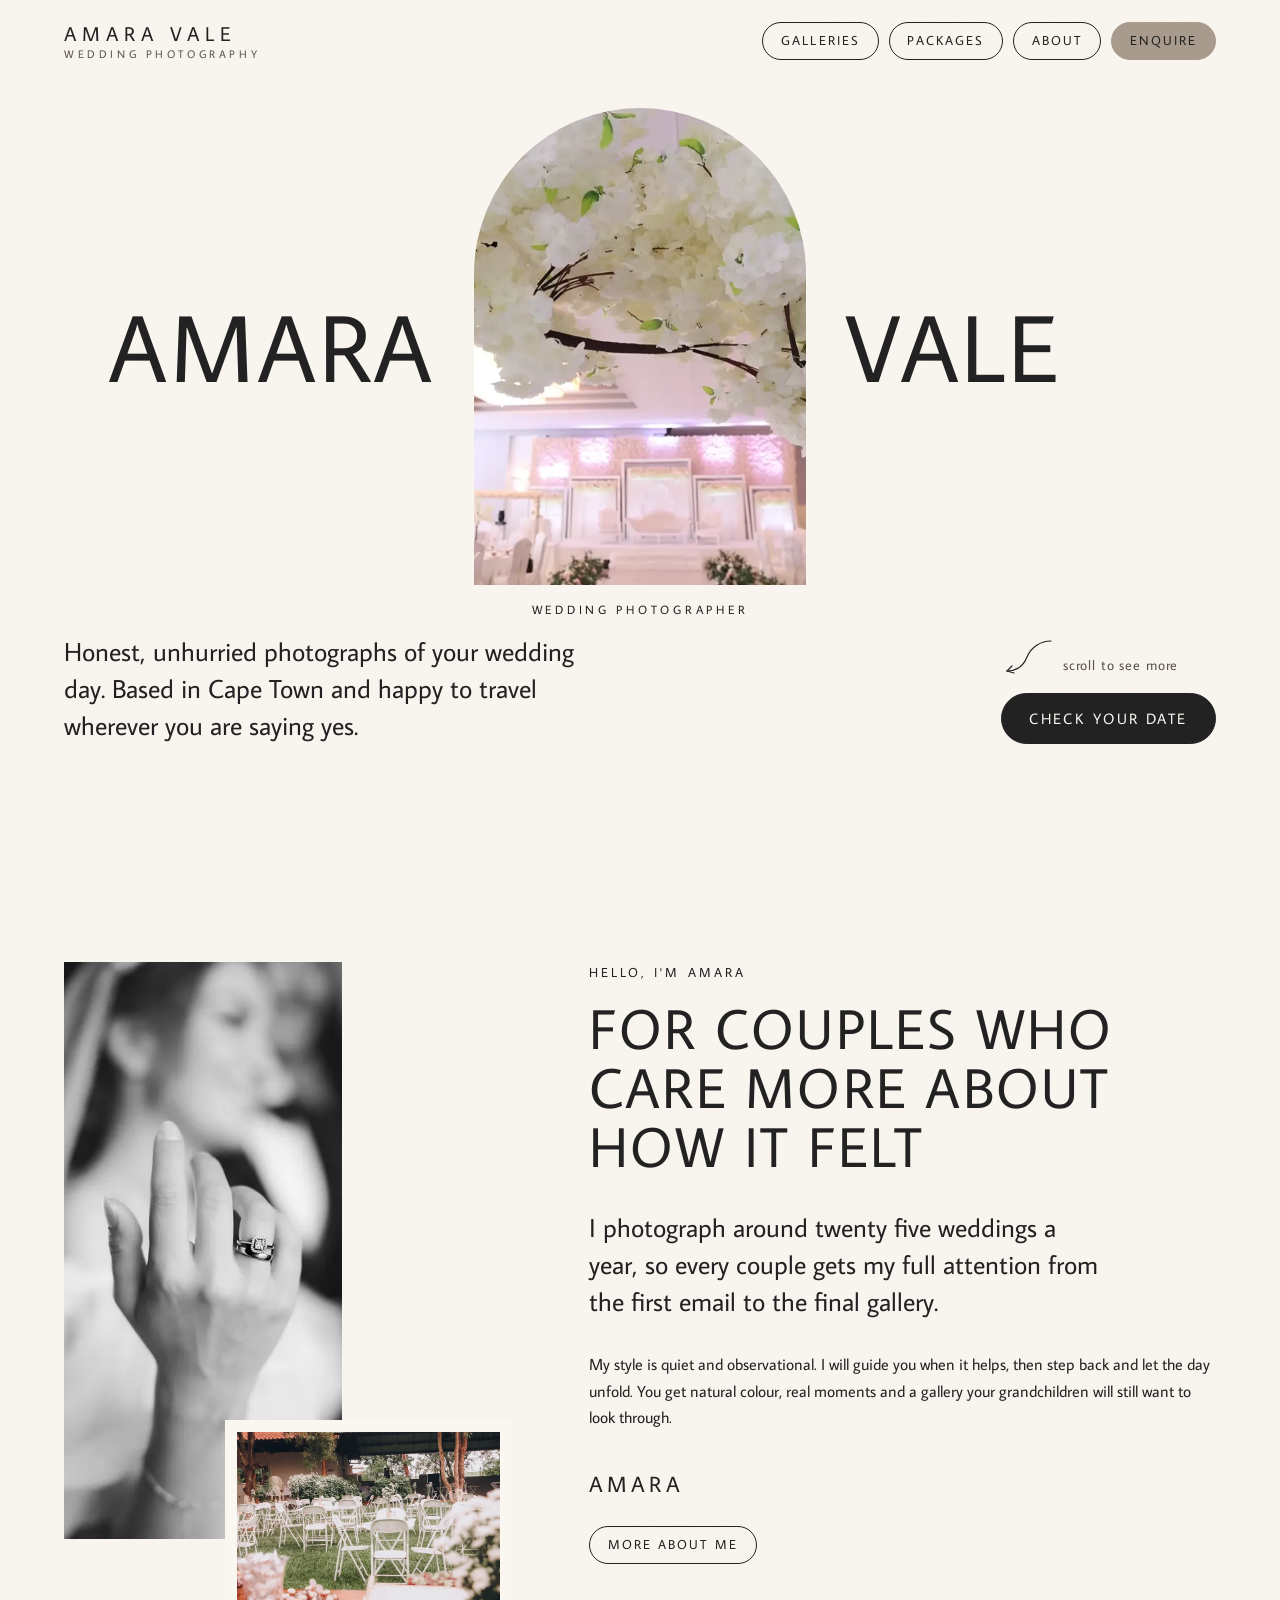
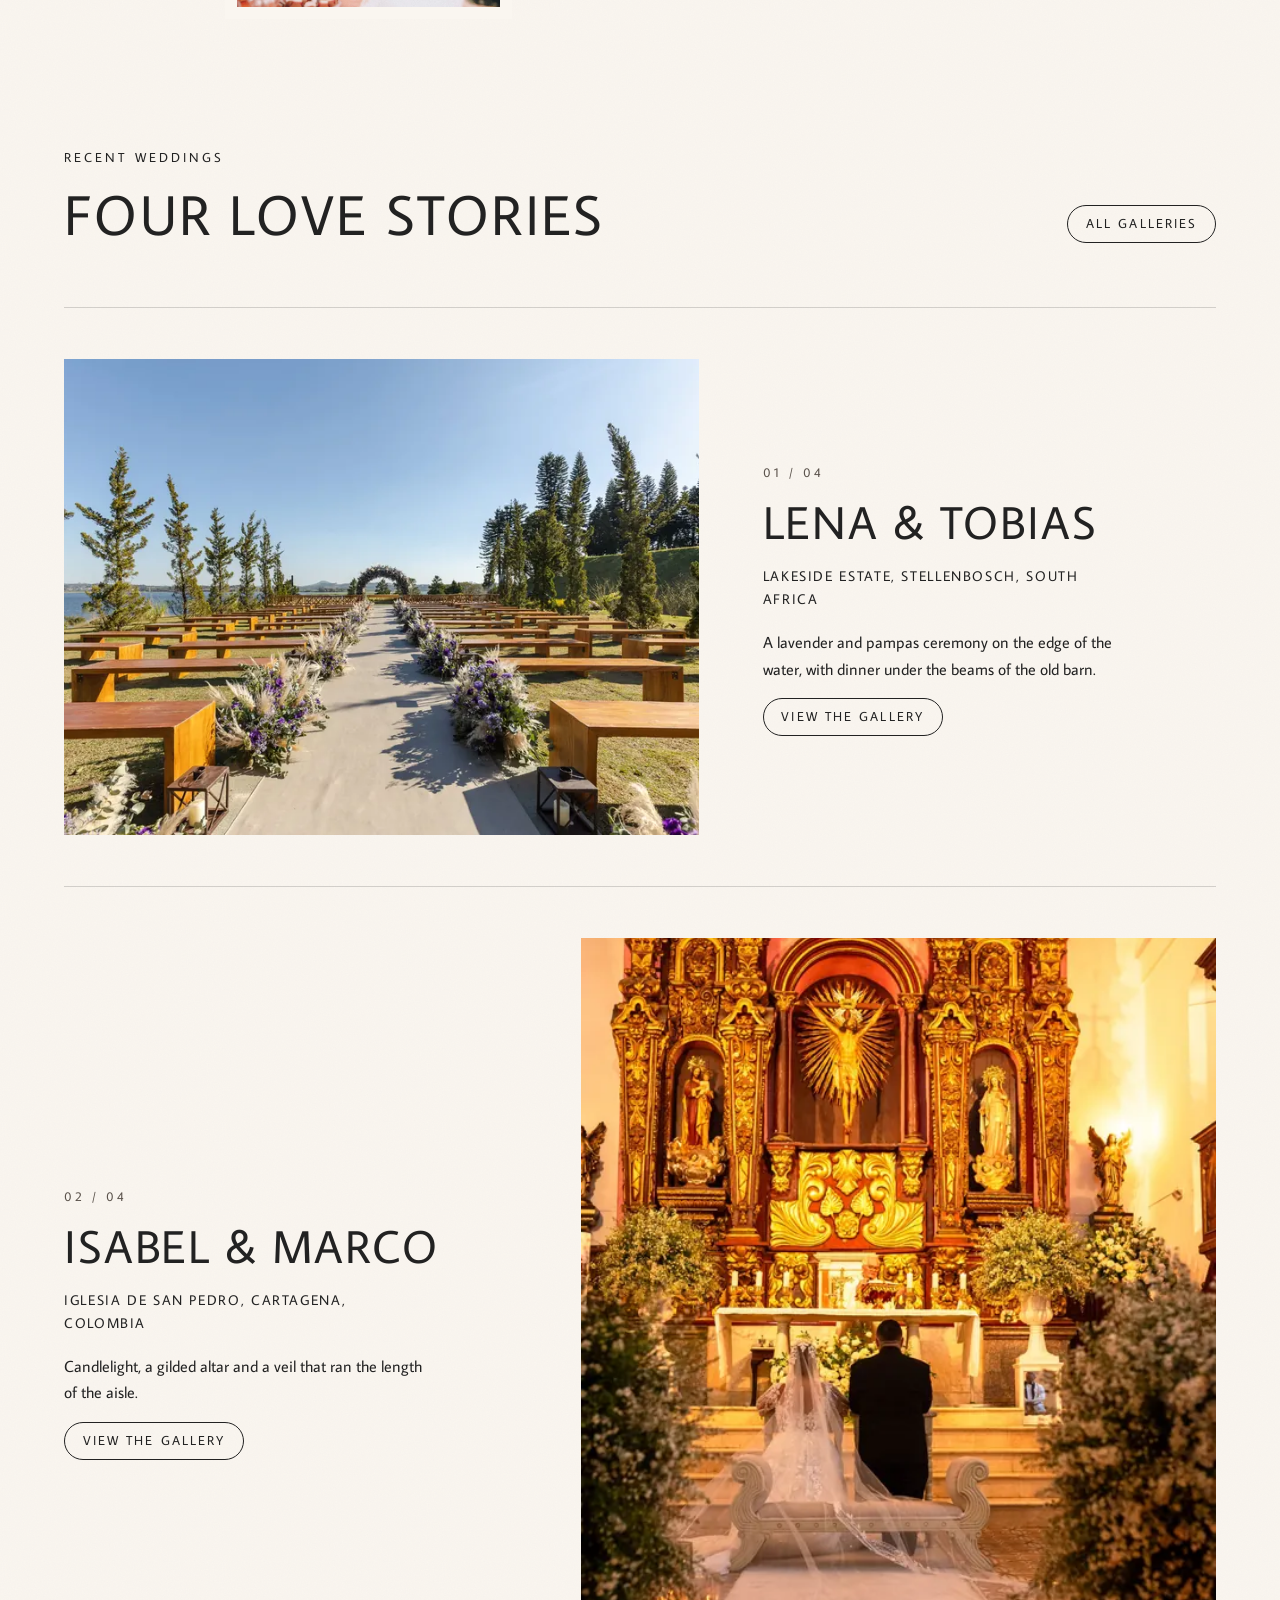
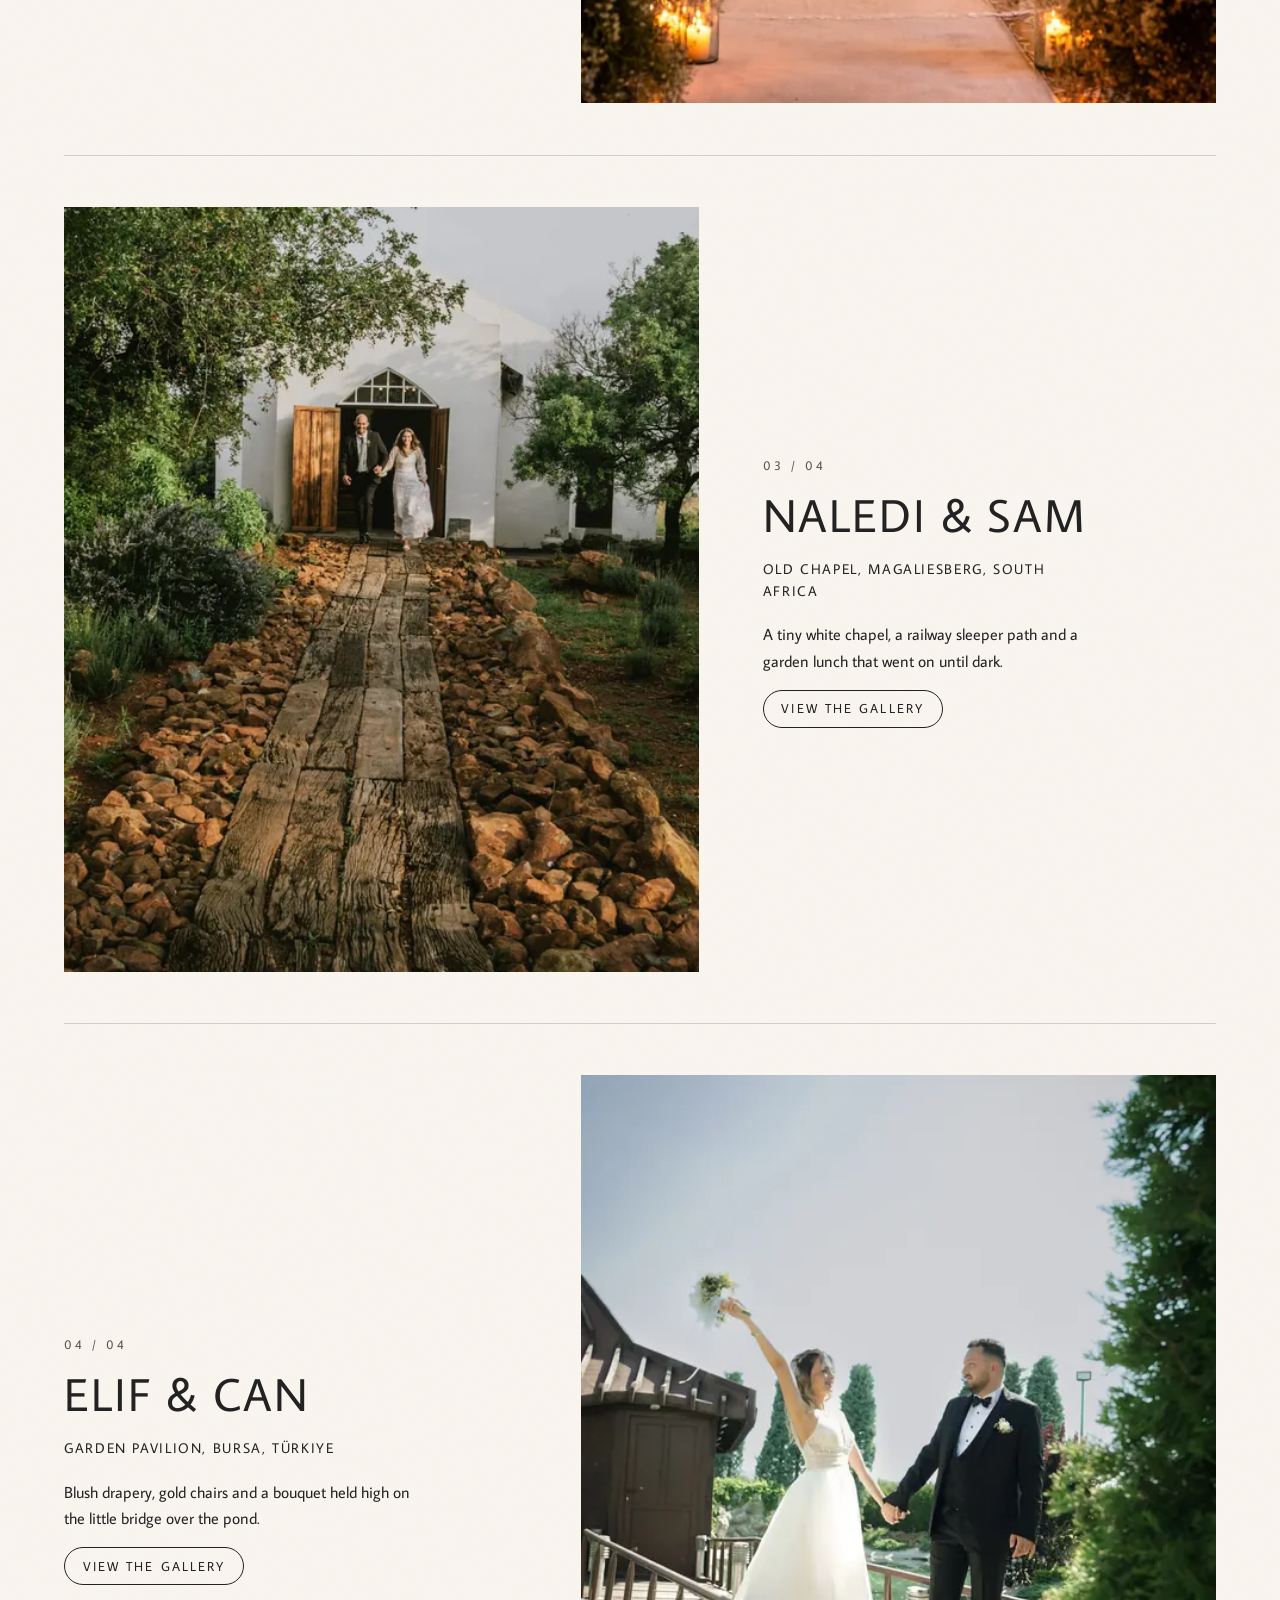
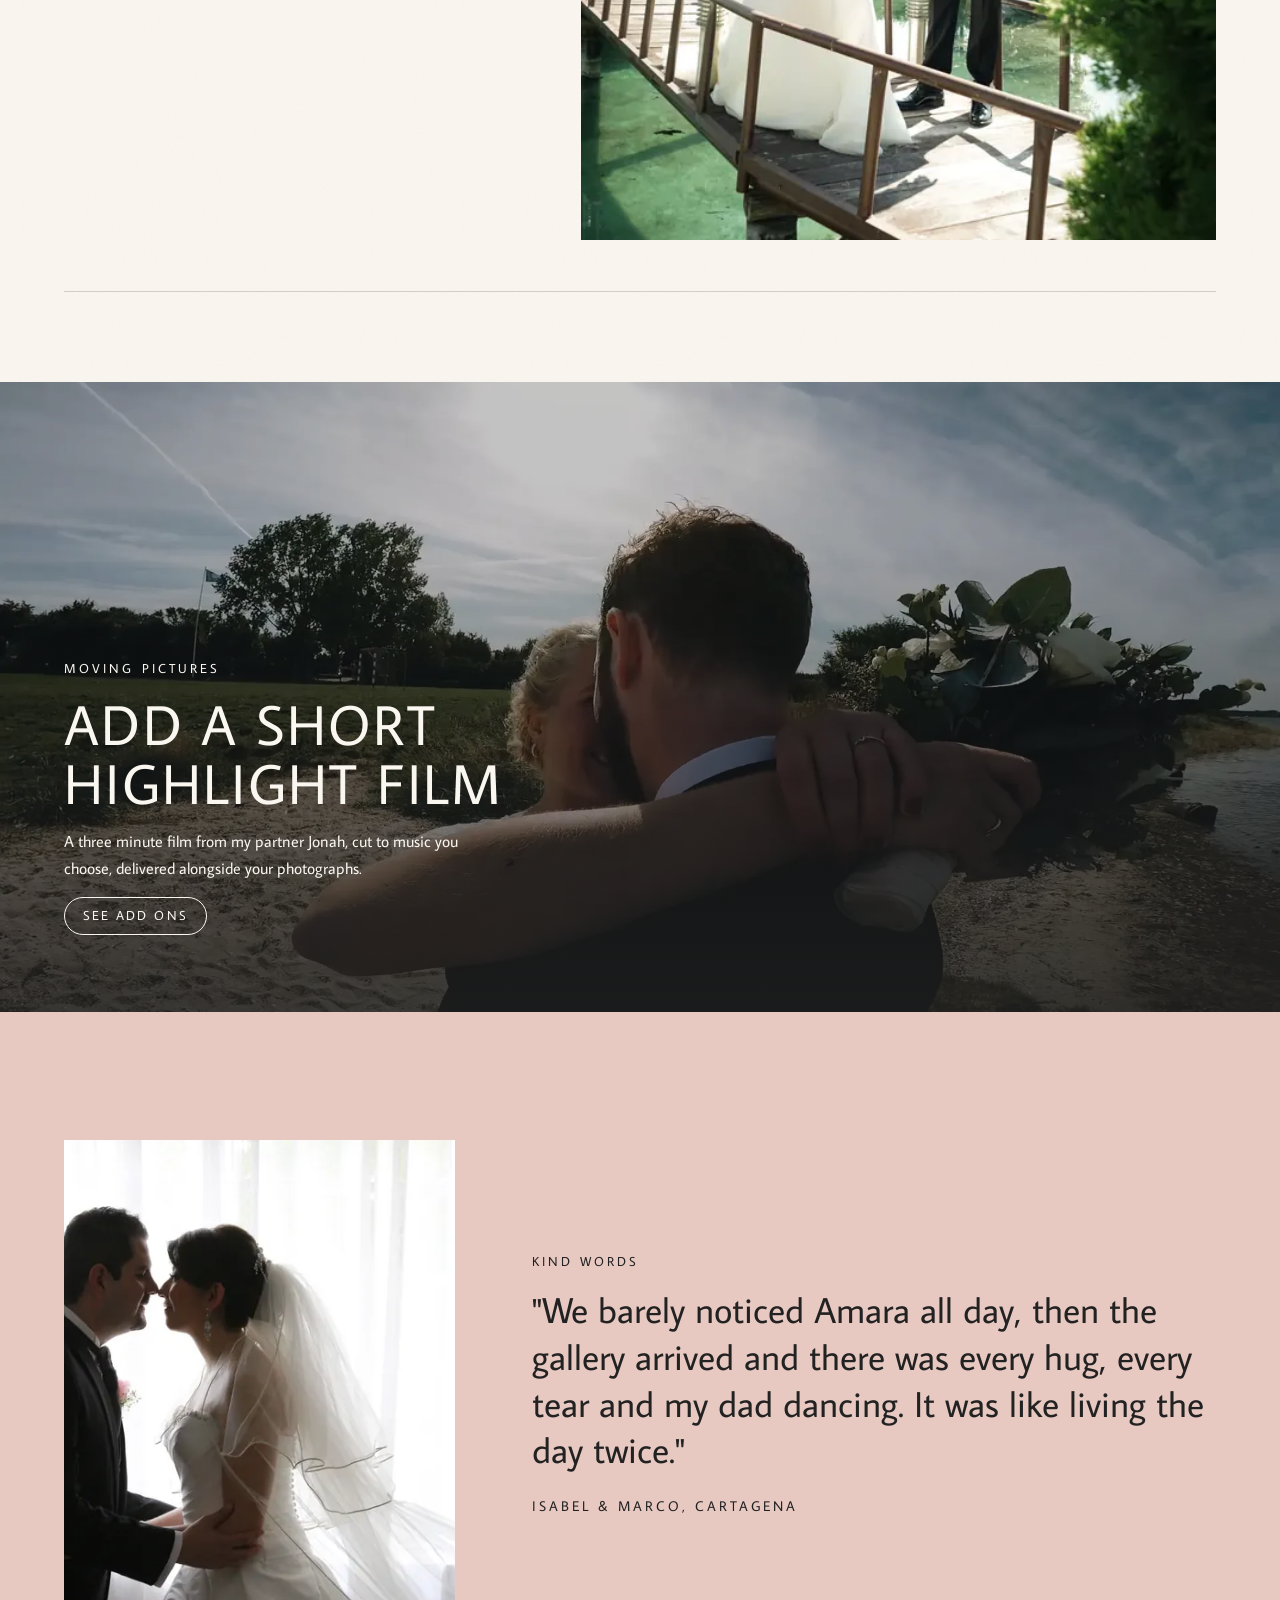
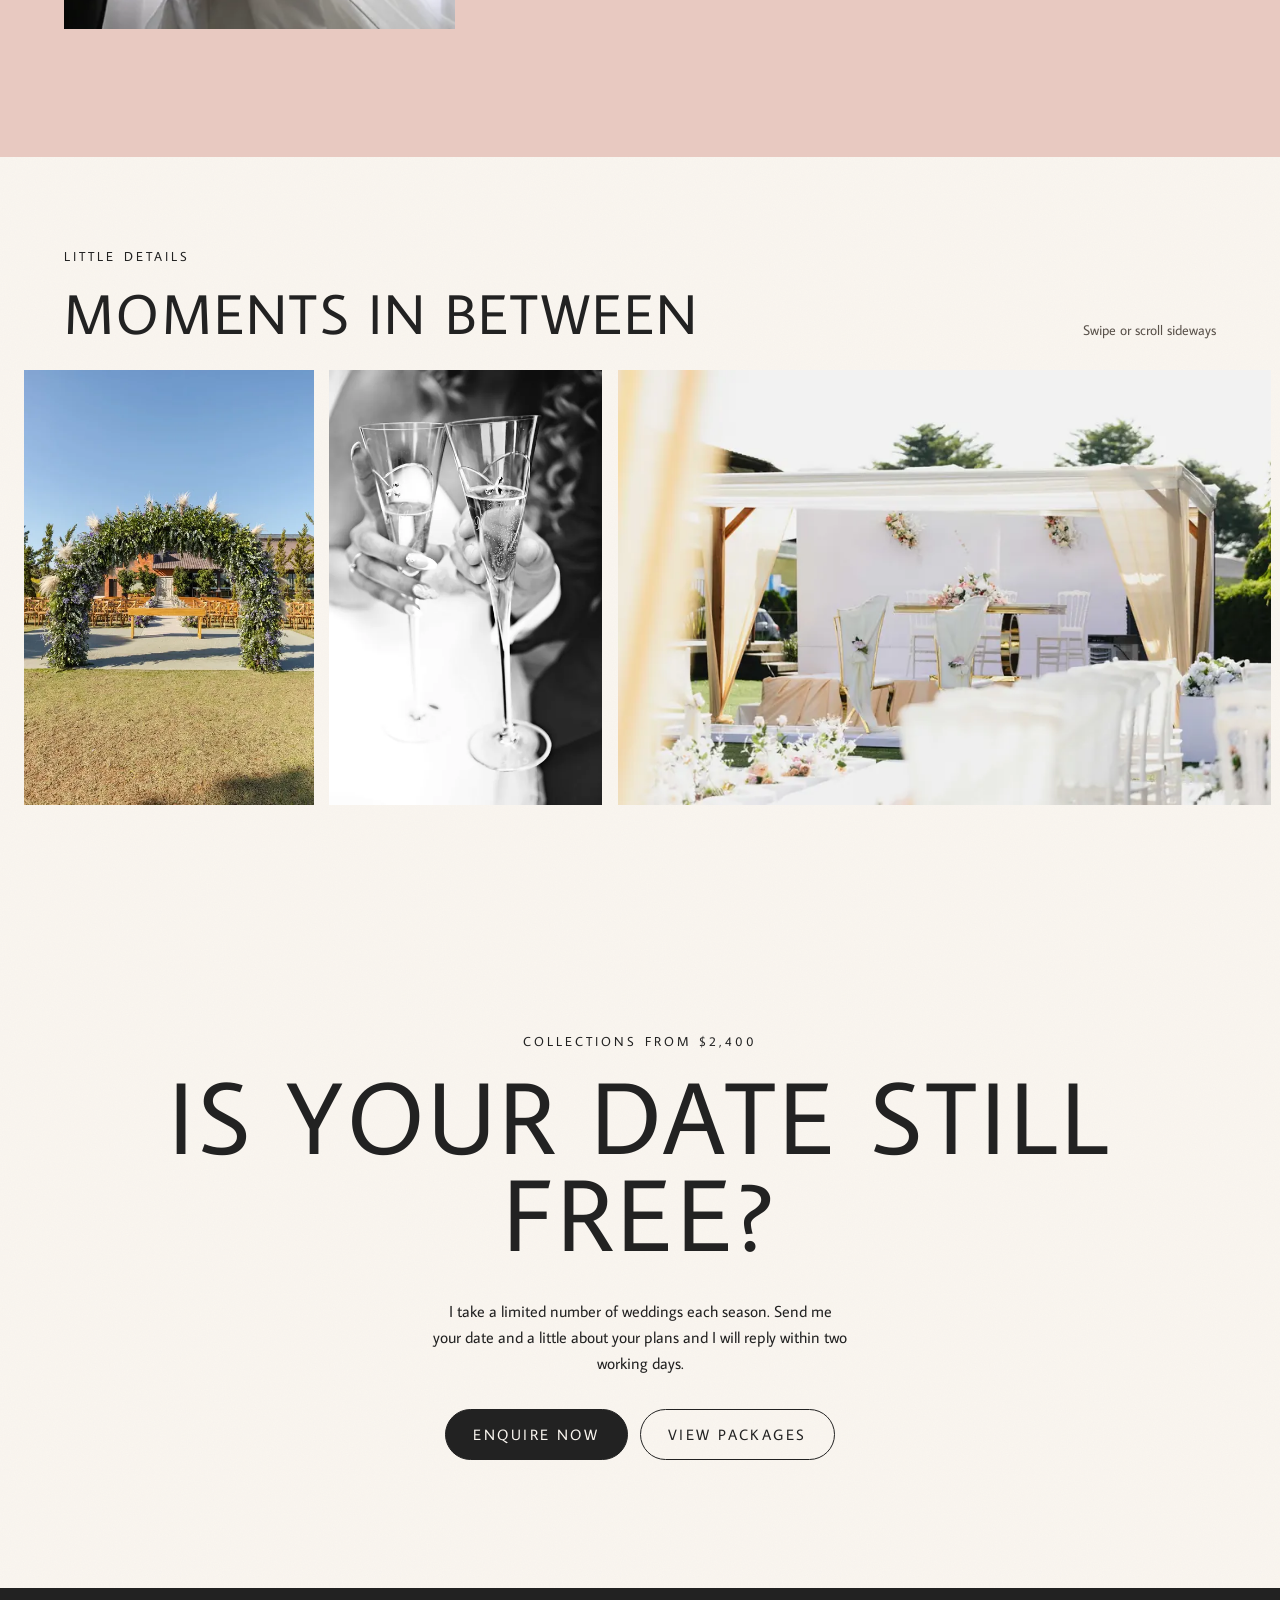
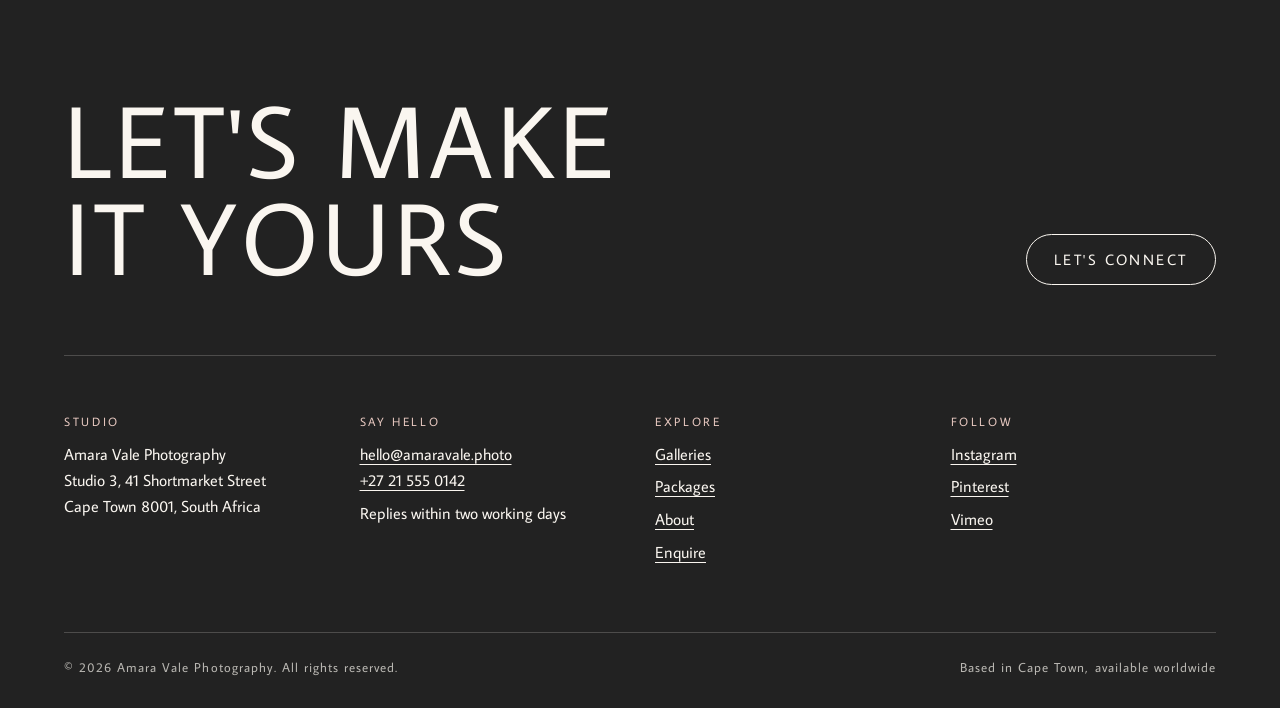
==== index.html @ 8f1b3585 "Add files via upload" ====
<!DOCTYPE html>
<html lang="en">
<head>
<meta charset="utf-8">
<meta name="viewport" content="width=device-width, initial-scale=1, viewport-fit=cover">
<title>Amara Vale | Wedding Photographer in Cape Town and Worldwide</title>
<meta name="description" content="Amara Vale is a natural, documentary style wedding photographer based in Cape Town, available worldwide.">
<meta name="theme-color" content="#FAF6F0">
<link rel="preconnect" href="https://fonts.googleapis.com">
<link rel="preconnect" href="https://fonts.gstatic.com" crossorigin>
<link href="https://fonts.googleapis.com/css2?family=Average+Sans&display=swap" rel="stylesheet">
<link rel="stylesheet" href="assets/css/style.css">
</head>
<body>
<a class="skip" href="#main">Skip to content</a>
<header class="site-header">
  <div class="wrap">
    <a class="brand" href="index.html" aria-label="Amara Vale Photography, home"><b>Amara Vale</b><small>Wedding Photography</small></a>
    <nav class="nav" aria-label="Main"><a class="pill" href="galleries.html">Galleries</a><a class="pill" href="packages.html">Packages</a><a class="pill" href="about.html">About</a><a class="pill pill--fill" href="enquire.html">Enquire</a></nav>
    <button class="pill menu-btn" type="button" aria-expanded="false" aria-controls="mobile-nav">Menu</button>
  </div>
</header>
<div class="mobile-nav" id="mobile-nav" aria-label="Menu">
  <div class="mn-top"><a class="brand" href="index.html"><b>Amara Vale</b><small>Wedding Photography</small></a><button class="pill mn-close" type="button">Close</button></div>
  <ul><li><a href="index.html" aria-current="page">Home</a></li><li><a href="galleries.html">Galleries</a></li><li><a href="packages.html">Packages</a></li><li><a href="about.html">About</a></li><li><a href="enquire.html">Enquire</a></li></ul>
  <div class="mn-foot"><p>hello@amaravale.photo<br>+27 21 555 0142</p></div>
</div>
<main id="main">

<section class="hero" aria-label="Introduction">
  <div class="wrap">
    <div class="hero-stage">
      <h1 class="sr-only">Amara Vale, wedding photographer</h1>
      <p class="hero-word hero-word--l" aria-hidden="true">Amara</p>
      <div class="hero-frame">
        <video data-autoplay autoplay muted loop playsinline preload="auto" poster="assets/video/hero_poster.webp" aria-label="Blossom covered ballroom set for a wedding reception">
          <source src="assets/video/hero-sm.mp4" type="video/mp4" media="(max-width: 760px)">
    <source src="assets/video/hero.mp4" type="video/mp4">
        </video>
      </div>
      <p class="hero-word hero-word--r" aria-hidden="true">Vale</p>
      <span class="hero-sub">Wedding photographer</span>
    </div>
    <div class="hero-meta">
      <p class="lead">Honest, unhurried photographs of your wedding day. Based in Cape Town and happy to travel wherever you are saying yes.</p>
      <div style="display:flex;flex-direction:column;align-items:flex-start;gap:16px">
        <span class="hero-note"><svg viewBox="0 0 54 40" fill="none" stroke="#222" stroke-width="1.2" stroke-linecap="round" aria-hidden="true"><path d="M50 4C40 4 30 10 26 20s-12 14-20 14"/><path d="M11 29l-5 5 7 2"/></svg>scroll to see more</span>
        <a class="pill pill--dark pill--lg" href="enquire.html">Check your date</a>
      </div>
    </div>
  </div>
</section>

<section class="section" aria-labelledby="intro-title">
  <div class="wrap intro">
    <div class="intro-photos">
      <img src="assets/img/ring-bw-1600.webp" srcset="assets/img/ring-bw-800.webp 800w, assets/img/ring-bw-1600.webp 1600w, assets/img/ring-bw-2400.webp 2400w" sizes="(max-width:900px) 62vw, 26vw" width="770" height="1600" alt="Black and white close up of a bride showing her rings" class="a" loading="lazy" decoding="async">
      <img src="assets/img/garden-reception-1600.webp" srcset="assets/img/garden-reception-800.webp 800w, assets/img/garden-reception-1600.webp 1600w, assets/img/garden-reception-2400.webp 2400w" sizes="(max-width:900px) 52vw, 22vw" width="1600" height="1066" alt="Garden reception with white chairs and wildflowers" class="b" loading="lazy" decoding="async">
    </div>
    <div class="intro-text">
      <span class="eyebrow">Hello, I'm Amara</span>
      <h2 id="intro-title" class="h2" style="margin-bottom:.6em">For couples who care more about how it felt</h2>
      <p class="lead">I photograph around twenty five weddings a year, so every couple gets my full attention from the first email to the final gallery.</p>
      <p>My style is quiet and observational. I will guide you when it helps, then step back and let the day unfold. You get natural colour, real moments and a gallery your grandchildren will still want to look through.</p>
      <p class="sig">Amara</p>
      <a class="pill" href="about.html">More about me</a>
    </div>
  </div>
</section>

<section class="section--tight" aria-labelledby="weddings-title" style="padding-top:0">
  <div class="wrap">
    <div class="weddings-head">
      <div><span class="eyebrow">Recent weddings</span><h2 id="weddings-title" class="h2">Four love stories</h2></div>
      <a class="pill" href="galleries.html">All galleries</a>
    </div>
    <div>
      <article class="wedding-row">
        <a class="wedding-media" href="gallery-lena-tobias.html"><img src="assets/img/lakeside-aisle-1600.webp" srcset="assets/img/lakeside-aisle-800.webp 800w, assets/img/lakeside-aisle-1600.webp 1600w, assets/img/lakeside-aisle-2400.webp 2400w" sizes="(max-width:900px) 100vw, 58vw" width="1600" height="1066" alt="Wooden benches lining a lavender aisle beside a lake" loading="lazy" decoding="async"></a>
        <div class="wedding-info">
          <span class="num">01 / 04</span>
          <h3>Lena &amp; Tobias</h3>
          <p class="where">Lakeside Estate, Stellenbosch, South Africa</p>
          <p>A lavender and pampas ceremony on the edge of the water, with dinner under the beams of the old barn.</p>
          <a class="pill" href="gallery-lena-tobias.html">View the gallery</a>
        </div>
      </article>
      <article class="wedding-row">
        <a class="wedding-media portrait" href="gallery-isabel-marco.html"><img src="assets/img/church-altar-1600.webp" srcset="assets/img/church-altar-800.webp 800w, assets/img/church-altar-1600.webp 1600w, assets/img/church-altar-2400.webp 2400w" sizes="(max-width:900px) 100vw, 58vw" width="1068" height="1600" alt="Bride and groom kneeling at a gilded church altar" loading="lazy" decoding="async"></a>
        <div class="wedding-info">
          <span class="num">02 / 04</span>
          <h3>Isabel &amp; Marco</h3>
          <p class="where">Iglesia de San Pedro, Cartagena, Colombia</p>
          <p>Candlelight, a gilded altar and a veil that ran the length of the aisle.</p>
          <a class="pill" href="gallery-isabel-marco.html">View the gallery</a>
        </div>
      </article>
      <article class="wedding-row">
        <a class="wedding-media portrait" href="gallery-naledi-sam.html"><img src="assets/img/chapel-exit-1600.webp" srcset="assets/img/chapel-exit-800.webp 800w, assets/img/chapel-exit-1600.webp 1600w, assets/img/chapel-exit-2400.webp 2400w" sizes="(max-width:900px) 100vw, 58vw" width="1066" height="1600" alt="Newlyweds walking out of a small white chapel onto a wooden path" loading="lazy" decoding="async"></a>
        <div class="wedding-info">
          <span class="num">03 / 04</span>
          <h3>Naledi &amp; Sam</h3>
          <p class="where">Old Chapel, Magaliesberg, South Africa</p>
          <p>A tiny white chapel, a railway sleeper path and a garden lunch that went on until dark.</p>
          <a class="pill" href="gallery-naledi-sam.html">View the gallery</a>
        </div>
      </article>
      <article class="wedding-row">
        <a class="wedding-media portrait" href="gallery-elif-can.html"><img src="assets/img/bridge-couple-1600.webp" srcset="assets/img/bridge-couple-800.webp 800w, assets/img/bridge-couple-1600.webp 1600w, assets/img/bridge-couple-2400.webp 2400w" sizes="(max-width:900px) 100vw, 58vw" width="1066" height="1600" alt="Bride raising her bouquet on a wooden bridge beside the groom" loading="lazy" decoding="async"></a>
        <div class="wedding-info">
          <span class="num">04 / 04</span>
          <h3>Elif &amp; Can</h3>
          <p class="where">Garden Pavilion, Bursa, T&uuml;rkiye</p>
          <p>Blush drapery, gold chairs and a bouquet held high on the little bridge over the pond.</p>
          <a class="pill" href="gallery-elif-can.html">View the gallery</a>
        </div>
      </article>
    </div>
  </div>
</section>

<section class="film" aria-labelledby="film-title">
  <video data-autoplay autoplay muted loop playsinline preload="metadata" poster="assets/video/film-1_poster.webp" aria-hidden="true">
    <source src="assets/video/film-1-sm.mp4" type="video/mp4" media="(max-width: 760px)">
    <source src="assets/video/film-1.mp4" type="video/mp4">
  </video>
  <div class="wrap">
    <span class="eyebrow">Moving pictures</span>
    <h2 id="film-title" class="h2">Add a short highlight film</h2>
    <p>A three minute film from my partner Jonah, cut to music you choose, delivered alongside your photographs.</p>
    <a class="pill" href="packages.html#addons">See add ons</a>
  </div>
</section>

<section class="section section--blush" aria-label="Kind words">
  <div class="wrap quote">
    <img src="assets/img/window-silhouette-1600.webp" srcset="assets/img/window-silhouette-800.webp 800w, assets/img/window-silhouette-1600.webp 1600w, assets/img/window-silhouette-2400.webp 2400w" sizes="(max-width:900px) 90vw, 34vw" width="1600" height="1066" alt="Bride and groom in silhouette by a bright window" loading="lazy" decoding="async">
    <div>
      <span class="eyebrow">Kind words</span>
      <blockquote>"We barely noticed Amara all day, then the gallery arrived and there was every hug, every tear and my dad dancing. It was like living the day twice."</blockquote>
      <cite>Isabel &amp; Marco, Cartagena</cite>
    </div>
  </div>
</section>

<section class="section--tight" aria-label="More photographs">
  <div class="wrap weddings-head" style="margin-bottom:28px">
    <div><span class="eyebrow">Little details</span><h2 class="h2">Moments in between</h2></div>
    <span class="hint">Swipe or scroll sideways</span>
  </div>
  <div class="strip" tabindex="0" aria-label="Photo strip">
    <img src="assets/img/floral-arch-1600.webp" srcset="assets/img/floral-arch-800.webp 800w, assets/img/floral-arch-1600.webp 1600w, assets/img/floral-arch-2400.webp 2400w" sizes="40vw" width="1066" height="1600" alt="Floral arch with lavender and pampas" loading="lazy" decoding="async">
    <img src="assets/img/champagne-bw-1600.webp" srcset="assets/img/champagne-bw-800.webp 800w, assets/img/champagne-bw-1600.webp 1600w, assets/img/champagne-bw-2400.webp 2400w" sizes="40vw" width="1003" height="1600" alt="Two champagne flutes in black and white" loading="lazy" decoding="async">
    <img src="assets/img/gazebo-table-1600.webp" srcset="assets/img/gazebo-table-800.webp 800w, assets/img/gazebo-table-1600.webp 1600w, assets/img/gazebo-table-2400.webp 2400w" sizes="60vw" width="1600" height="1066" alt="Draped pavilion with a gold sweetheart table" loading="lazy" decoding="async">
    <img src="assets/img/barrel-florals-1600.webp" srcset="assets/img/barrel-florals-800.webp 800w, assets/img/barrel-florals-1600.webp 1600w, assets/img/barrel-florals-2400.webp 2400w" sizes="40vw" width="1066" height="1600" alt="Barrel with red florals and lilac chair sashes" loading="lazy" decoding="async">
    <img src="assets/img/champagne-toast-1600.webp" srcset="assets/img/champagne-toast-800.webp 800w, assets/img/champagne-toast-1600.webp 1600w, assets/img/champagne-toast-2400.webp 2400w" sizes="60vw" width="1600" height="1066" alt="Couple holding champagne glasses" loading="lazy" decoding="async">
    <img src="assets/img/venue-tables-1600.webp" srcset="assets/img/venue-tables-800.webp 800w, assets/img/venue-tables-1600.webp 1600w, assets/img/venue-tables-2400.webp 2400w" sizes="40vw" width="1066" height="1600" alt="Reception tables inside a barn venue" loading="lazy" decoding="async">
  </div>
</section>

<section class="section cta" aria-labelledby="cta-title">
  <div class="wrap">
    <span class="eyebrow">Collections from $2,400</span>
    <h2 id="cta-title" class="display">Is your date still free?</h2>
    <p>I take a limited number of weddings each season. Send me your date and a little about your plans and I will reply within two working days.</p>
    <div style="display:flex;gap:12px;justify-content:center;flex-wrap:wrap"><a class="pill pill--dark pill--lg" href="enquire.html">Enquire now</a><a class="pill pill--lg" href="packages.html">View packages</a></div>
  </div>
</section>

</main>
<footer class="site-footer">
  <div class="wrap">
    <div class="foot-top">
      <h2 class="display">Let's make it yours</h2>
      <a class="pill pill--lg" href="enquire.html">Let's connect</a>
    </div>
    <div class="foot-cols">
      <div><h4>Studio</h4><p>Amara Vale Photography<br>Studio 3, 41 Shortmarket Street<br>Cape Town 8001, South Africa</p></div>
      <div><h4>Say hello</h4><p><a href="mailto:hello@amaravale.photo">hello@amaravale.photo</a><br><a href="tel:+27215550142">+27 21 555 0142</a></p><p>Replies within two working days</p></div>
      <div><h4>Explore</h4><ul><li><a href="galleries.html">Galleries</a></li><li><a href="packages.html">Packages</a></li><li><a href="about.html">About</a></li><li><a href="enquire.html">Enquire</a></li></ul></div>
      <div><h4>Follow</h4><ul><li><a href="https://instagram.com">Instagram</a></li><li><a href="https://pinterest.com">Pinterest</a></li><li><a href="https://vimeo.com">Vimeo</a></li></ul></div>
    </div>
    <div class="foot-base"><span>&copy; <span data-year>2026</span> Amara Vale Photography. All rights reserved.</span><span>Based in Cape Town, available worldwide</span></div>
  </div>
</footer>
<script src="assets/js/main.js"></script>
</body>
</html>
---- assets/css/style.css ----
/* Amara Vale Photography */
:root{
  --ivory:#FAF6F0;
  --taupe:#A89A8C;
  --ink:#222222;
  --blush:#E8C9C1;
  --line:rgba(34,34,34,.18);
  --pad:clamp(20px,5vw,72px);
  --max:1320px;
  --font:'Average Sans','Helvetica Neue',Arial,sans-serif;
}
*,*::before,*::after{box-sizing:border-box}
html{scroll-behavior:auto;-webkit-text-size-adjust:100%}
body{
  margin:0;overflow-x:clip;background-color:var(--ivory);color:var(--ink);
  font-family:var(--font);font-size:clamp(16px,1.05vw,18px);line-height:1.65;
  background-image:url("data:image/svg+xml,%3Csvg xmlns='http://www.w3.org/2000/svg' width='220' height='220'%3E%3Cfilter id='n'%3E%3CfeTurbulence type='fractalNoise' baseFrequency='.85' numOctaves='3' stitchTiles='stitch'/%3E%3CfeColorMatrix values='0 0 0 0 .55 0 0 0 0 .5 0 0 0 0 .45 0 0 0 .06 0'/%3E%3C/filter%3E%3Crect width='100%25' height='100%25' filter='url(%23n)'/%3E%3C/svg%3E");
}
img,video{display:block;max-width:100%;height:auto}
a{color:inherit;text-decoration:underline;text-underline-offset:.22em;text-decoration-thickness:1px}
h1,h2,h3,h4{font-weight:400;margin:0;line-height:1.05;letter-spacing:.02em;overflow-wrap:break-word}
p{margin:0 0 1em}
:focus-visible{outline:2px solid var(--ink);outline-offset:3px}
.skip{position:absolute;left:-999px;top:0;background:var(--ink);color:var(--ivory);padding:10px 16px;z-index:100}
.skip:focus{left:12px;top:12px}
.wrap{width:100%;max-width:var(--max);margin:0 auto;padding:0 max(var(--pad),env(safe-area-inset-right)) 0 max(var(--pad),env(safe-area-inset-left))}
.eyebrow{font-size:.8rem;letter-spacing:.24em;text-transform:uppercase;margin:0 0 1.2em;display:block}
.display{font-size:clamp(2rem,8.4vw,6.4rem);text-transform:uppercase;letter-spacing:.04em;line-height:.95}
.h2{font-size:clamp(1.7rem,4.4vw,3.8rem);text-transform:uppercase;letter-spacing:.04em}
.h3{font-size:clamp(1.4rem,2.2vw,1.9rem);letter-spacing:.03em}
.lead{font-size:clamp(1.25rem,2vw,1.7rem);line-height:1.45;max-width:34ch}
.muted{color:#5a524b}
.rule{border:0;border-top:1px solid var(--line);margin:0}

/* Pills (from the reference: rounded outline buttons) */
.pill{
  display:inline-flex;align-items:center;justify-content:center;gap:.5em;
  padding:.55em 1.35em;border:1px solid var(--ink);border-radius:999px;
  font:inherit;font-size:.82rem;letter-spacing:.16em;text-transform:uppercase;
  color:var(--ink);background:transparent;text-decoration:none;cursor:pointer;white-space:nowrap;
}
.pill--fill{background:var(--taupe);border-color:var(--taupe)}
.pill--dark{background:var(--ink);color:var(--ivory)}
.pill--lg{font-size:.95rem;padding:.8em 1.8em}

/* Header */
.site-header{position:relative;z-index:20;padding:22px 0}
.site-header .wrap{display:flex;align-items:center;justify-content:space-between;gap:20px}
.brand{text-decoration:none;display:flex;flex-direction:column;line-height:1}
.brand b{font-weight:400;font-size:1.25rem;letter-spacing:.3em;text-transform:uppercase}
.brand small{font-size:.66rem;letter-spacing:.34em;text-transform:uppercase;margin-top:6px;color:#5a524b}
.nav{display:flex;gap:10px;align-items:center}
.nav .pill[aria-current="page"]{background:var(--taupe);border-color:var(--taupe)}
.menu-btn{display:none}
.mobile-nav{display:none}

/* Hero */
.hero{position:relative;padding:clamp(10px,2vw,30px) 0 clamp(50px,7vw,100px)}
.hero-stage{position:relative;display:grid;grid-template-columns:minmax(0,1fr) clamp(200px,26vw,440px) minmax(0,1fr);align-items:center;gap:clamp(16px,3vw,48px)}
.hero-word{margin:0;font-size:clamp(2.6rem,7.4vw,8.4rem);text-transform:uppercase;letter-spacing:.03em;line-height:.85}
.hero-word--l{text-align:right}
.hero-frame{position:relative;aspect-ratio:3/4.3;max-height:78vh;max-height:78svh;width:100%;border-radius:999px 999px 0 0;overflow:hidden;background:var(--blush)}
.hero-frame video,.film video{width:100%;height:100%;object-fit:cover;background:var(--blush)}
.hero-meta{display:flex;justify-content:space-between;align-items:flex-end;gap:24px;margin-top:clamp(24px,4vw,48px);flex-wrap:wrap}
.hero-meta p{max-width:36ch;margin:0}
.hero-note{display:flex;align-items:flex-end;gap:8px;font-size:.9rem;letter-spacing:.06em;color:#5a524b}
.hero-note svg{width:54px;height:40px;flex:none}
.hero-sub{position:absolute;left:0;right:0;top:calc(100% + 14px);text-align:center;font-size:.78rem;letter-spacing:.3em;text-transform:uppercase}

/* Sections */
.section{padding:clamp(70px,10vw,150px) 0}
.section--tight{padding:clamp(50px,7vw,100px) 0}
.section--blush{background:var(--blush)}
.section--ink{background:var(--ink);color:var(--ivory)}
.section--ink .pill{color:var(--ivory);border-color:var(--ivory)}

.intro{display:grid;grid-template-columns:5fr 7fr;gap:clamp(30px,6vw,100px);align-items:start}
.intro-photos{position:relative;padding-bottom:18%}
.intro-photos .a{width:62%}
.intro-photos .b{position:absolute;right:0;bottom:0;width:64%;border:clamp(6px,1vw,12px) solid var(--ivory)}
.intro-text .lead{margin-bottom:1.2em}
.intro-text .sig{font-size:1.4rem;letter-spacing:.2em;text-transform:uppercase;margin-top:1.6em}

/* Wedding rows */
.weddings-head{display:flex;justify-content:space-between;align-items:flex-end;gap:20px;margin-bottom:clamp(36px,5vw,70px);flex-wrap:wrap}
.wedding-row{display:grid;grid-template-columns:7fr 5fr;gap:clamp(24px,5vw,80px);align-items:center;padding:clamp(30px,4vw,60px) 0;border-top:1px solid var(--line)}
.wedding-row:last-child{border-bottom:1px solid var(--line)}
.wedding-row:nth-child(even){grid-template-columns:5fr 7fr}
.wedding-row:nth-child(even) .wedding-media{order:2}
.wedding-media{display:block;overflow:hidden}
.wedding-media img{width:100%;aspect-ratio:4/3;object-fit:cover}
.wedding-media.portrait img{aspect-ratio:4/5;max-height:85vh;max-height:85svh}
.wedding-info .num{font-size:.8rem;letter-spacing:.24em;color:#5a524b}
.wedding-info h3{font-size:clamp(1.9rem,3.6vw,3.2rem);text-transform:uppercase;letter-spacing:.04em;margin:.3em 0 .4em}
.wedding-info .where{letter-spacing:.12em;text-transform:uppercase;font-size:.85rem;margin-bottom:1.4em}
.wedding-info p{max-width:40ch}

/* Film band */
.film{position:relative;min-height:clamp(380px,70vh,760px);min-height:clamp(380px,70svh,760px);display:flex;align-items:flex-end;color:var(--ivory);overflow:hidden;background:var(--ink)}
.film video{position:absolute;inset:0;width:100%;height:100%;object-fit:cover;opacity:.78}
.film .wrap{position:relative;padding-bottom:clamp(36px,6vw,80px)}
.film h2{max-width:14ch}
.film p{max-width:44ch;margin-top:1em}

/* Quote */
.quote{display:grid;grid-template-columns:4fr 7fr;gap:clamp(30px,6vw,100px);align-items:center}
.quote img{width:100%;aspect-ratio:4/5;object-fit:cover}
.quote blockquote{margin:0;font-size:clamp(1.5rem,2.8vw,2.5rem);line-height:1.3}
.quote cite{display:block;font-style:normal;font-size:.85rem;letter-spacing:.22em;text-transform:uppercase;margin-top:1.6em}

/* Strip */
.strip{display:flex;gap:clamp(8px,1.2vw,16px);overflow-x:auto;scroll-snap-type:x mandatory;padding:0 var(--pad) 8px;scrollbar-width:thin}
.strip img{height:clamp(240px,34vw,460px);width:auto;flex:none;scroll-snap-align:start;object-fit:cover}

/* CTA */
.cta{text-align:center}
.cta .display{margin-bottom:.35em}
.cta p{max-width:46ch;margin:0 auto 2em}

/* Page head */
.page-head{padding:clamp(30px,5vw,70px) 0 clamp(40px,6vw,80px)}
.page-head .display{max-width:12ch}
.page-head-grid{display:grid;grid-template-columns:1fr 1fr;gap:clamp(24px,5vw,80px);align-items:end}
.page-head-grid .lead{justify-self:end}

/* Wedding gallery page */
.w-hero{position:relative}
.w-hero img{width:100%;height:clamp(300px,72vh,900px);height:clamp(300px,72svh,900px);object-fit:cover}
.w-facts{display:flex;flex-wrap:wrap;gap:12px 40px;padding:24px 0;border-bottom:1px solid var(--line);font-size:.85rem;letter-spacing:.16em;text-transform:uppercase}
.w-facts span b{font-weight:400;color:#5a524b;margin-right:.6em}
.w-story{display:grid;grid-template-columns:5fr 7fr;gap:clamp(24px,5vw,80px);padding:clamp(50px,7vw,100px) 0}
.gallery{columns:2;column-gap:clamp(10px,1.6vw,22px)}
.gallery a{display:block;break-inside:avoid;margin-bottom:clamp(10px,1.6vw,22px);cursor:zoom-in}
.gallery img{width:100%}
.w-next{display:flex;justify-content:space-between;align-items:center;gap:20px;flex-wrap:wrap;padding:clamp(40px,5vw,70px) 0;border-top:1px solid var(--line);margin-top:clamp(40px,6vw,80px)}
.w-next a.big{font-size:clamp(1.6rem,3.4vw,3rem);text-transform:uppercase;letter-spacing:.04em;text-decoration:none}

/* Lightbox */
.lightbox{position:fixed;inset:0;height:100vh;height:100dvh;z-index:60;background:rgba(34,34,34,.96);display:none;align-items:center;justify-content:center;padding:64px 16px 72px}
.lightbox.open{display:flex}
.lightbox img{max-height:100%;max-width:100%;width:auto;object-fit:contain}
.lb-btn{position:absolute;background:none;border:1px solid rgba(250,246,240,.6);color:var(--ivory);border-radius:999px;font:inherit;font-size:.78rem;letter-spacing:.18em;text-transform:uppercase;padding:.55em 1.2em;cursor:pointer}
.lb-close{top:16px;right:16px}
.lb-prev{bottom:16px;left:16px}
.lb-next{bottom:16px;right:16px}
.lb-count{position:absolute;bottom:24px;left:50%;transform:translateX(-50%);color:var(--ivory);font-size:.8rem;letter-spacing:.2em}

/* Packages */
.pkg{display:grid;grid-template-columns:4fr 5fr 3fr;gap:clamp(20px,4vw,60px);padding:clamp(36px,5vw,64px) 0;border-top:1px solid var(--line);align-items:start}
.pkg:last-of-type{border-bottom:1px solid var(--line)}
.pkg h2{font-size:clamp(1.8rem,3.4vw,3rem);text-transform:uppercase;letter-spacing:.04em}
.pkg .tag{display:inline-block;margin-top:1em;padding:.3em .9em;background:var(--blush);border-radius:999px;font-size:.72rem;letter-spacing:.18em;text-transform:uppercase}
.pkg ul{margin:0;padding:0;list-style:none}
.pkg li{padding:.55em 0;border-bottom:1px solid var(--line)}
.pkg li:last-child{border-bottom:0}
.pkg .price{text-align:right}
.pkg .price strong{display:block;font-weight:400;font-size:clamp(2rem,3.6vw,3.2rem);line-height:1}
.pkg .price span{display:block;font-size:.8rem;letter-spacing:.14em;text-transform:uppercase;color:#5a524b;margin:.6em 0 1.4em}
.addons{display:grid;grid-template-columns:5fr 7fr;gap:clamp(24px,5vw,80px)}
.addon-list{margin:0;padding:0;list-style:none}
.addon-list li{display:flex;justify-content:space-between;gap:20px;padding:1em 0;border-bottom:1px solid var(--line)}
.addon-list li:first-child{border-top:1px solid var(--line)}
.addon-list li span:last-child{white-space:nowrap}
.pair{display:grid;grid-template-columns:1fr 1fr;gap:clamp(10px,1.6vw,22px)}
.pair img{width:100%;aspect-ratio:4/5;object-fit:cover}
.pair .offset{margin-top:18%}
.faq{max-width:860px}
.faq details{border-top:1px solid var(--line);padding:1.1em 0}
.faq details:last-child{border-bottom:1px solid var(--line)}
.faq summary{cursor:pointer;list-style:none;font-size:clamp(1.1rem,1.6vw,1.35rem);display:flex;justify-content:space-between;gap:20px}
.faq summary::-webkit-details-marker{display:none}
.faq summary::after{content:"+";font-size:1.4em;line-height:1}
.faq details[open] summary::after{content:"\2212"}
.faq details p{margin:.9em 0 0;max-width:62ch}

/* About */
.about-grid{display:grid;grid-template-columns:5fr 6fr;gap:clamp(30px,6vw,100px);align-items:start}
.about-grid .photo img{width:100%;aspect-ratio:4/5.4;object-fit:cover}
.about-grid .photo figcaption{font-size:.8rem;letter-spacing:.14em;text-transform:uppercase;margin-top:12px;color:#5a524b}
.steps{counter-reset:s;margin:0;padding:0;list-style:none}
.steps li{counter-increment:s;display:grid;grid-template-columns:70px 1fr;gap:20px;padding:1.6em 0;border-top:1px solid var(--line)}
.steps li:last-child{border-bottom:1px solid var(--line)}
.steps li::before{content:counter(s,decimal-leading-zero);font-size:.85rem;letter-spacing:.2em;padding-top:.35em}
.steps h3{font-size:1.4rem;margin-bottom:.4em}
.steps p{margin:0}
.facts{display:flex;flex-wrap:wrap;gap:30px clamp(30px,6vw,90px)}
.facts div strong{display:block;font-weight:400;font-size:clamp(2.4rem,5vw,4.4rem);line-height:1}
.facts div span{font-size:.8rem;letter-spacing:.18em;text-transform:uppercase}
.wide-photo img{width:100%;height:clamp(260px,60vh,760px);height:clamp(260px,60svh,760px);object-fit:cover}

/* Enquire */
.enquire{display:grid;grid-template-columns:7fr 4fr;gap:clamp(30px,6vw,100px);align-items:start}
.form-grid{display:grid;grid-template-columns:1fr 1fr;gap:26px 24px}
.field{display:flex;flex-direction:column;gap:8px;position:relative}
.field--full{grid-column:1/-1}
.field label,.field .label{font-size:.78rem;letter-spacing:.18em;text-transform:uppercase}
.field input,.field select,.field textarea{
  font:inherit;color:var(--ink);background:transparent;border:0;border-bottom:1px solid var(--ink);
  padding:.6em 0;border-radius:0;width:100%;-webkit-appearance:none;appearance:none
}
.field select{background-image:linear-gradient(45deg,transparent 50%,var(--ink) 50%),linear-gradient(135deg,var(--ink) 50%,transparent 50%);background-position:calc(100% - 12px) 55%,calc(100% - 6px) 55%;background-size:6px 6px;background-repeat:no-repeat;padding-right:28px}
.field textarea{min-height:140px;resize:vertical;border:1px solid var(--ink);padding:.8em}
.field input:focus,.field select:focus,.field textarea:focus{outline:none;border-color:var(--taupe);box-shadow:0 1px 0 var(--taupe)}
.field .err{font-size:.82rem;color:#8a3b2e;min-height:1.2em;display:none}
.field.invalid .err{display:block}
.field.invalid input,.field.invalid select,.field.invalid textarea{border-color:#8a3b2e}
.hint{font-size:.85rem;color:#5a524b}
.date-row{display:flex;gap:10px;align-items:stretch}
.date-row input{cursor:pointer}
.date-row .pill{flex:none}
.flex-check{display:flex;align-items:center;gap:10px;font-size:.92rem;margin-top:6px}
.flex-check input{width:18px;height:18px;accent-color:var(--taupe);-webkit-appearance:auto;appearance:auto;border:0;padding:0}

/* Date picker */
.dp{position:absolute;top:100%;left:0;z-index:30;margin-top:10px;width:min(360px,100%);background:var(--ivory);border:1px solid var(--ink);padding:18px;display:none;box-shadow:0 18px 40px rgba(34,34,34,.12)}
.dp.open{display:block}
.dp-head{display:flex;justify-content:space-between;align-items:center;margin-bottom:12px;gap:8px}
.dp-title{font-size:1rem;letter-spacing:.14em;text-transform:uppercase}
.dp-nav{background:none;border:1px solid var(--line);border-radius:999px;font:inherit;font-size:.72rem;letter-spacing:.14em;text-transform:uppercase;padding:.45em .9em;cursor:pointer;color:var(--ink)}
.dp-nav:disabled{opacity:.35;cursor:default;background:none}
.dp-grid{display:grid;grid-template-columns:repeat(7,1fr);gap:4px;text-align:center}
.dp-dow{font-size:.68rem;letter-spacing:.12em;text-transform:uppercase;color:#5a524b;padding:4px 0}
.dp-day{aspect-ratio:1;border:0;background:none;font:inherit;font-size:.95rem;color:var(--ink);cursor:pointer;border-radius:50%;padding:0}
.dp-day[disabled]{color:rgba(34,34,34,.28);cursor:default;background:none}
.dp-day.booked{text-decoration:line-through;color:rgba(34,34,34,.4)}
.dp-day.today{box-shadow:inset 0 0 0 1px var(--taupe)}
.dp-day[aria-selected="true"]{background:var(--ink);color:var(--ivory)}
.dp-legend{display:flex;gap:16px;margin-top:12px;font-size:.75rem;color:#5a524b;flex-wrap:wrap}
.dp-legend i{display:inline-block;width:10px;height:10px;border-radius:50%;margin-right:6px;vertical-align:middle}
.dp-legend .l-sel{background:var(--ink)}
.dp-legend .l-book{border:1px solid rgba(34,34,34,.4)}
.dp-status{margin-top:10px;font-size:.85rem;min-height:1.3em}

.aside-card{position:sticky;top:24px}
.aside-card img{width:100%;aspect-ratio:4/5;object-fit:cover;margin-bottom:28px}
.aside-card dl{margin:0}
.aside-card dt{font-size:.75rem;letter-spacing:.2em;text-transform:uppercase;color:#5a524b;margin-top:18px}
.aside-card dd{margin:4px 0 0}
.thanks{display:none;border:1px solid var(--ink);padding:clamp(24px,4vw,48px);background:var(--ivory)}
.thanks.show{display:block}
.thanks h2{margin-bottom:.5em}
.thanks dl{display:grid;grid-template-columns:auto 1fr;gap:8px 24px;margin:1.4em 0 0}
.thanks dt{font-size:.78rem;letter-spacing:.16em;text-transform:uppercase;color:#5a524b;padding-top:.2em}
.thanks dd{margin:0}

/* Footer */
.site-footer{background:var(--ink);color:var(--ivory);padding:clamp(60px,8vw,110px) 0 30px}
.site-footer a{color:var(--ivory)}
.foot-top{display:flex;justify-content:space-between;align-items:flex-end;gap:30px;flex-wrap:wrap;padding-bottom:clamp(40px,6vw,70px);border-bottom:1px solid rgba(250,246,240,.2)}
.foot-top .display{max-width:10ch}
.foot-top .pill{color:var(--ivory);border-color:var(--ivory)}
.foot-cols{display:grid;grid-template-columns:repeat(4,1fr);gap:30px;padding:clamp(36px,5vw,60px) 0}
.foot-cols h4{font-size:.75rem;letter-spacing:.22em;text-transform:uppercase;color:var(--blush);margin-bottom:1em}
.foot-cols p,.foot-cols li{margin:0 0 .4em}
.foot-cols ul{list-style:none;margin:0;padding:0}
.foot-base{display:flex;justify-content:space-between;gap:16px;flex-wrap:wrap;font-size:.8rem;letter-spacing:.08em;color:rgba(250,246,240,.7);padding-top:24px;border-top:1px solid rgba(250,246,240,.2)}

/* Responsive */
@media (max-width:1100px){
  .pkg{grid-template-columns:1fr 1fr}
  .pkg .price{grid-column:1/-1;text-align:left;display:flex;align-items:center;gap:24px;flex-wrap:wrap}
  .pkg .price span{margin:0}
  .foot-cols{grid-template-columns:1fr 1fr}
}
@media (max-width:900px){
  .nav{display:none}
  .menu-btn{display:inline-flex}
  .mobile-nav{position:fixed;inset:0;z-index:50;background:var(--ivory);padding:max(22px,env(safe-area-inset-top)) var(--pad) max(40px,env(safe-area-inset-bottom));flex-direction:column;overflow-y:auto}
  .mobile-nav.open{display:flex}
  .mobile-nav .mn-top{display:flex;justify-content:space-between;align-items:center;margin-bottom:auto}
  .mobile-nav ul{list-style:none;margin:40px 0;padding:0}
  .mobile-nav li a{display:block;font-size:clamp(2.2rem,10vw,3.4rem);text-transform:uppercase;letter-spacing:.04em;text-decoration:none;padding:.15em 0;border-bottom:1px solid var(--line)}
  .mobile-nav li a[aria-current="page"]{color:var(--taupe)}
  .mobile-nav .mn-foot{margin-top:auto;font-size:.95rem}
  .hero-stage{grid-template-columns:1fr;gap:0}
  .hero-word{font-size:clamp(3.4rem,17vw,8rem)}
  .hero-word--l{text-align:left}
  .hero-word--r{text-align:right}
  .hero-frame{order:3;aspect-ratio:4/4.6;margin-top:22px;max-height:72vh;width:100%}
  .hero-sub{position:static;order:2;text-align:left;margin-top:12px}
  .intro,.quote,.about-grid,.enquire,.addons,.w-story,.page-head-grid{grid-template-columns:1fr}
  .page-head-grid .lead{justify-self:start}
  .wedding-row,.wedding-row:nth-child(even){grid-template-columns:1fr}
  .wedding-row:nth-child(even) .wedding-media{order:0}
  .aside-card{position:static}
  .quote img{max-width:420px}
}
@media (max-width:600px){
  .form-grid{grid-template-columns:1fr}
  .pkg{grid-template-columns:1fr}
  .gallery{columns:1}
  .foot-cols{grid-template-columns:1fr}
  .hero-meta{flex-direction:column;align-items:flex-start}
  .date-row{flex-direction:column}
  .dp{width:100%}
  .steps li{grid-template-columns:1fr;gap:6px}
  .thanks dl{grid-template-columns:1fr}
  .lb-count{bottom:70px}
}
.sr-only{position:absolute;width:1px;height:1px;padding:0;margin:-1px;overflow:hidden;clip:rect(0,0,0,0);white-space:nowrap;border:0}
.film::after{content:"";position:absolute;inset:0;background:linear-gradient(to top,rgba(34,34,34,.72) 0%,rgba(34,34,34,.25) 45%,rgba(34,34,34,0) 75%);pointer-events:none}
.film .wrap{z-index:1}
.film .pill{color:var(--ivory);border-color:var(--ivory)}

@media (hover:hover){
a:hover{text-decoration-color:var(--taupe)}
.pill:hover{background:var(--blush);text-decoration:none}
.pill--fill:hover{background:var(--ink);border-color:var(--ink);color:var(--ivory)}
.pill--dark:hover{background:var(--taupe);border-color:var(--taupe);color:var(--ink)}
.section--ink .pill:hover{background:var(--ivory);color:var(--ink)}
.w-next a.big:hover{text-decoration:underline}
.lb-btn:hover{background:var(--ivory);color:var(--ink)}
.dp-nav:hover{background:var(--blush)}
.dp-day:hover{background:var(--blush)}
.foot-top .pill:hover{background:var(--blush);border-color:var(--blush);color:var(--ink)}
.film .pill:hover{background:var(--ivory);color:var(--ink)}
}

/* Small phones */
@media (max-width:380px){
  .brand b{font-size:1.05rem;letter-spacing:.2em}
  .brand small{letter-spacing:.22em;font-size:.6rem}
  .pill{white-space:normal;text-align:center}
  .pill--lg{padding:.8em 1.4em}
  .hero-word{font-size:clamp(2.8rem,17vw,4rem)}
}
/* Phones and small tablets held sideways: keep the hero on one screen */
@media (max-width:900px) and (orientation:landscape) and (max-height:520px){
  .hero-stage{grid-template-columns:minmax(0,1fr) clamp(150px,24vw,240px) minmax(0,1fr);gap:16px;align-items:center}
  .hero-word{font-size:clamp(2.2rem,8vw,4.6rem)}
  .hero-word--l{text-align:right;order:0}
  .hero-word--r{text-align:left;order:2}
  .hero-frame{order:1;margin-top:0;aspect-ratio:3/4;max-height:68vh;max-height:68svh}
  .hero-sub{position:absolute;order:3;top:calc(100% + 8px);text-align:center;margin:0}
  .hero-meta{margin-top:40px}
  .film,.w-hero img{min-height:0;height:auto}
  .film{min-height:90vh;min-height:90svh}
  .w-hero img{height:80vh;height:80svh}
  .strip img{height:60vh;height:60svh}
}
/* Large monitors */
@media (min-width:1800px){
  :root{--max:1600px}
  body{font-size:19px}
}
@media (min-width:2400px){
  :root{--max:1920px}
  body{font-size:21px}
  .gallery{columns:3}
}
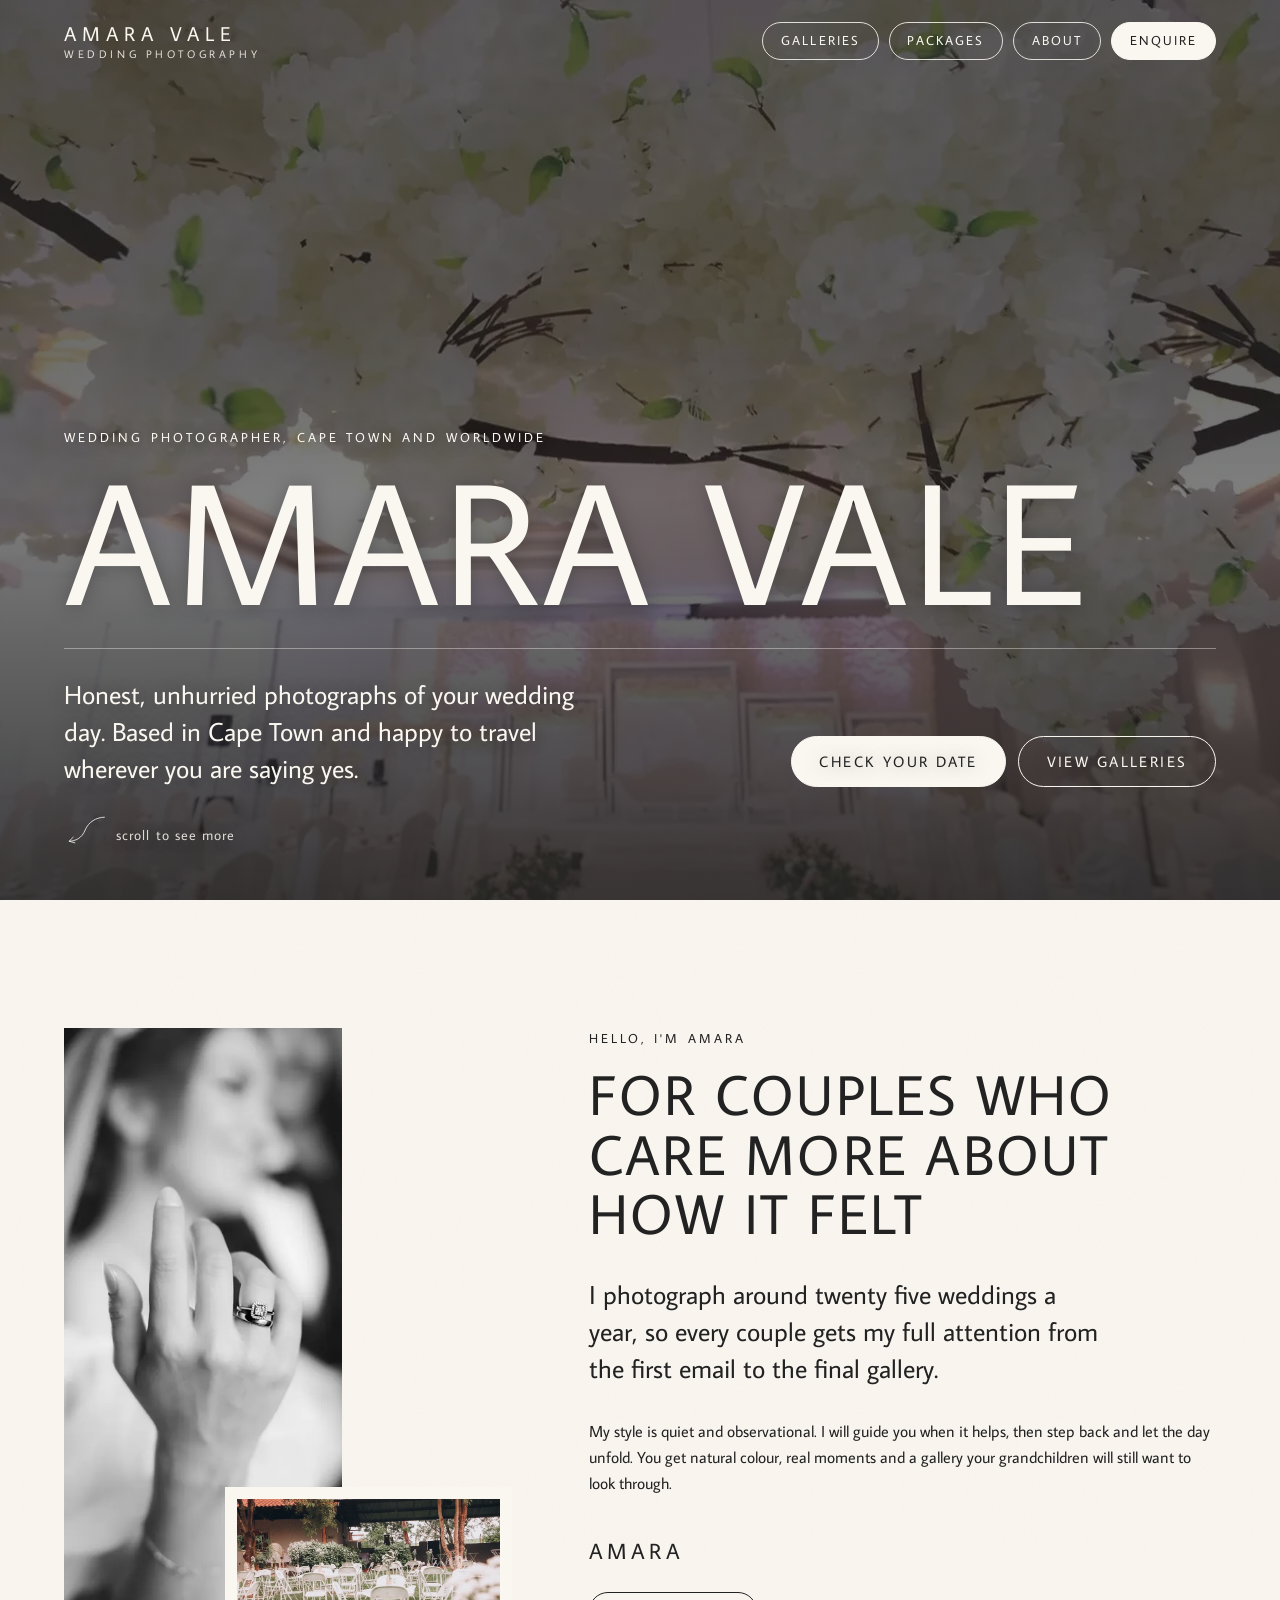
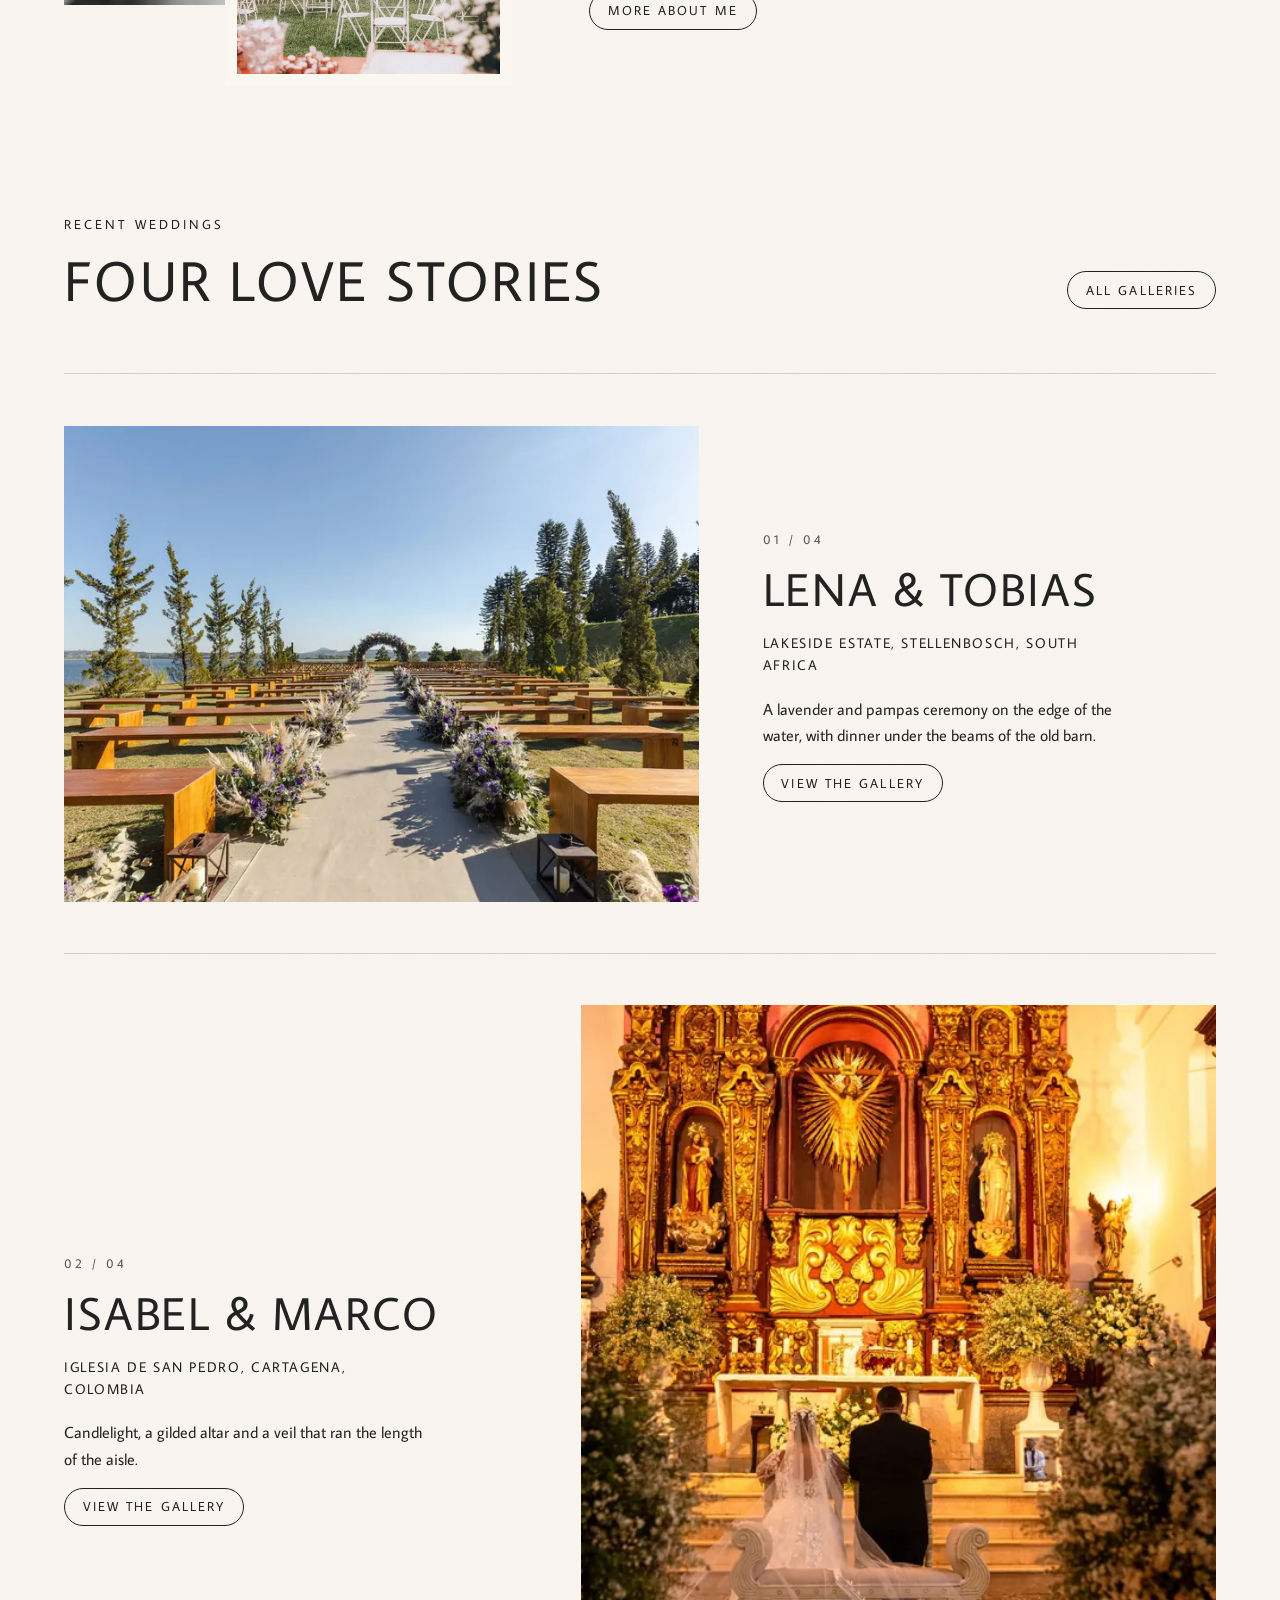
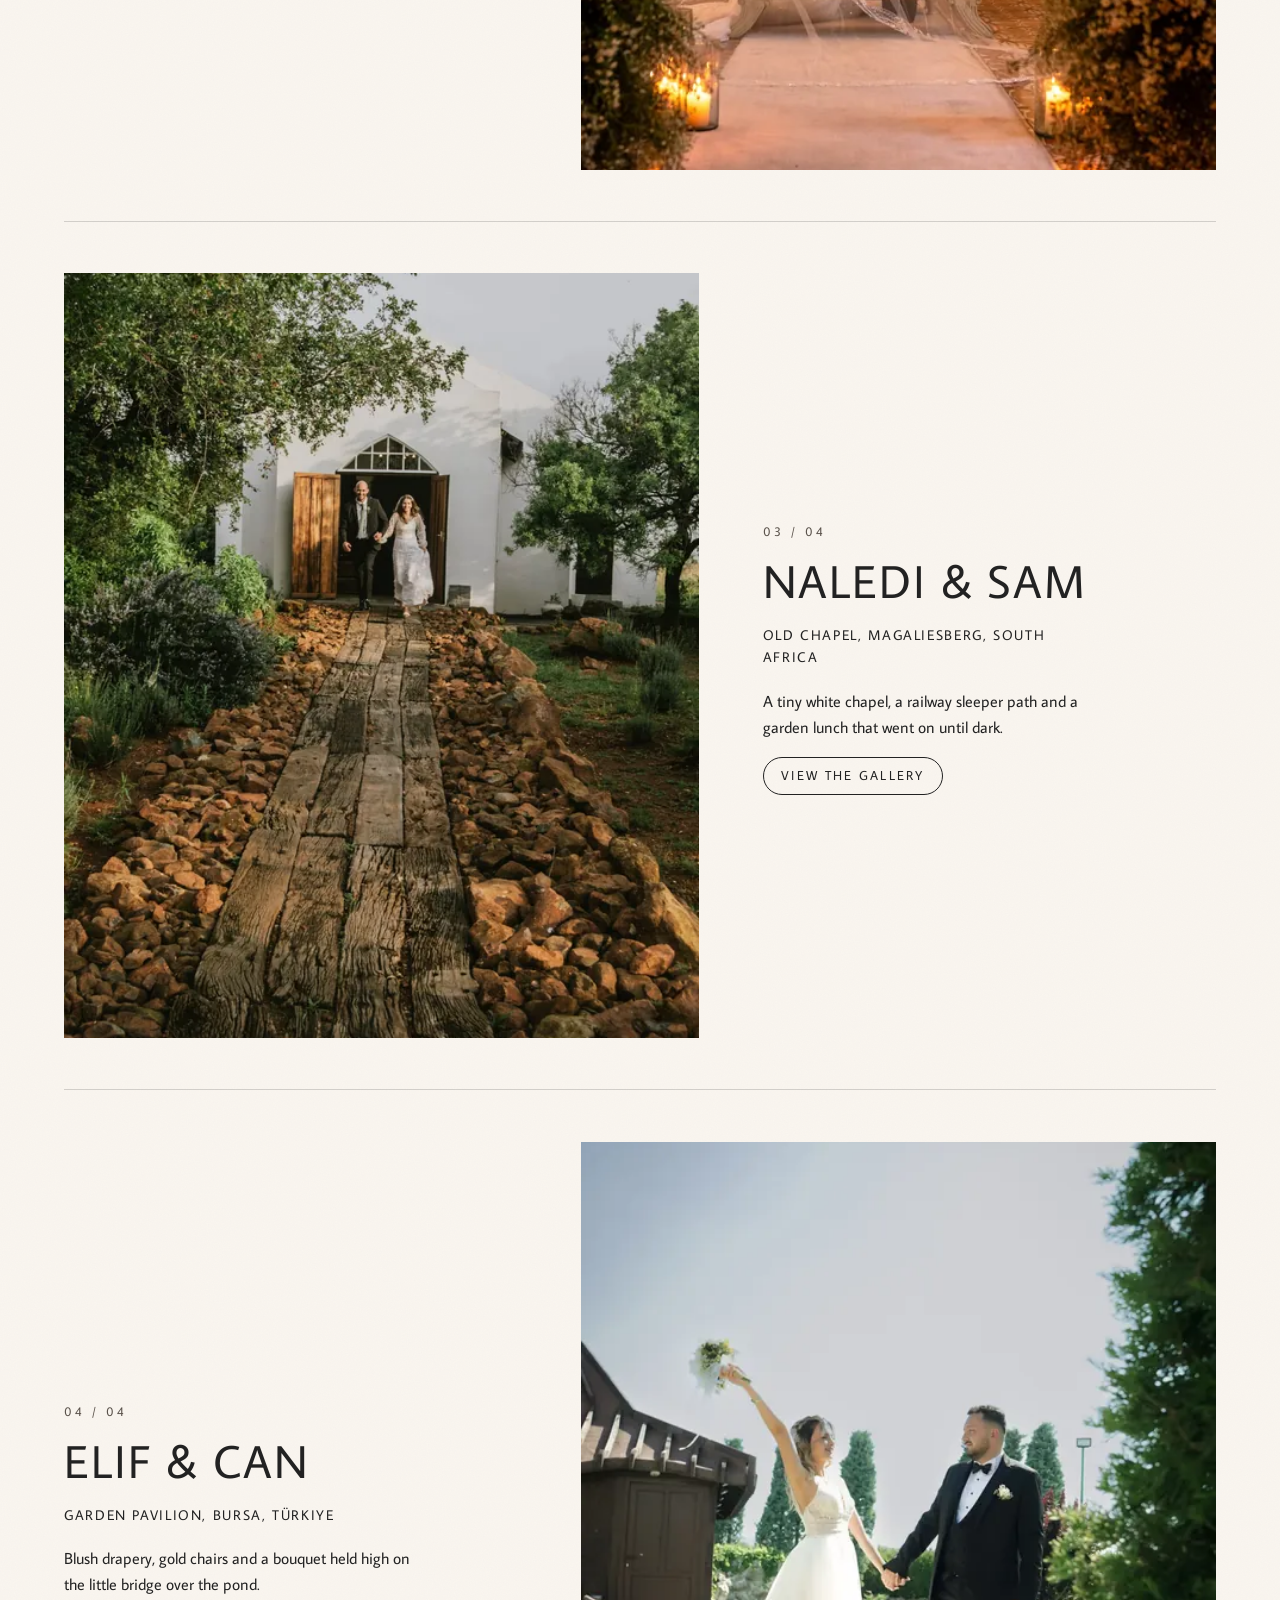
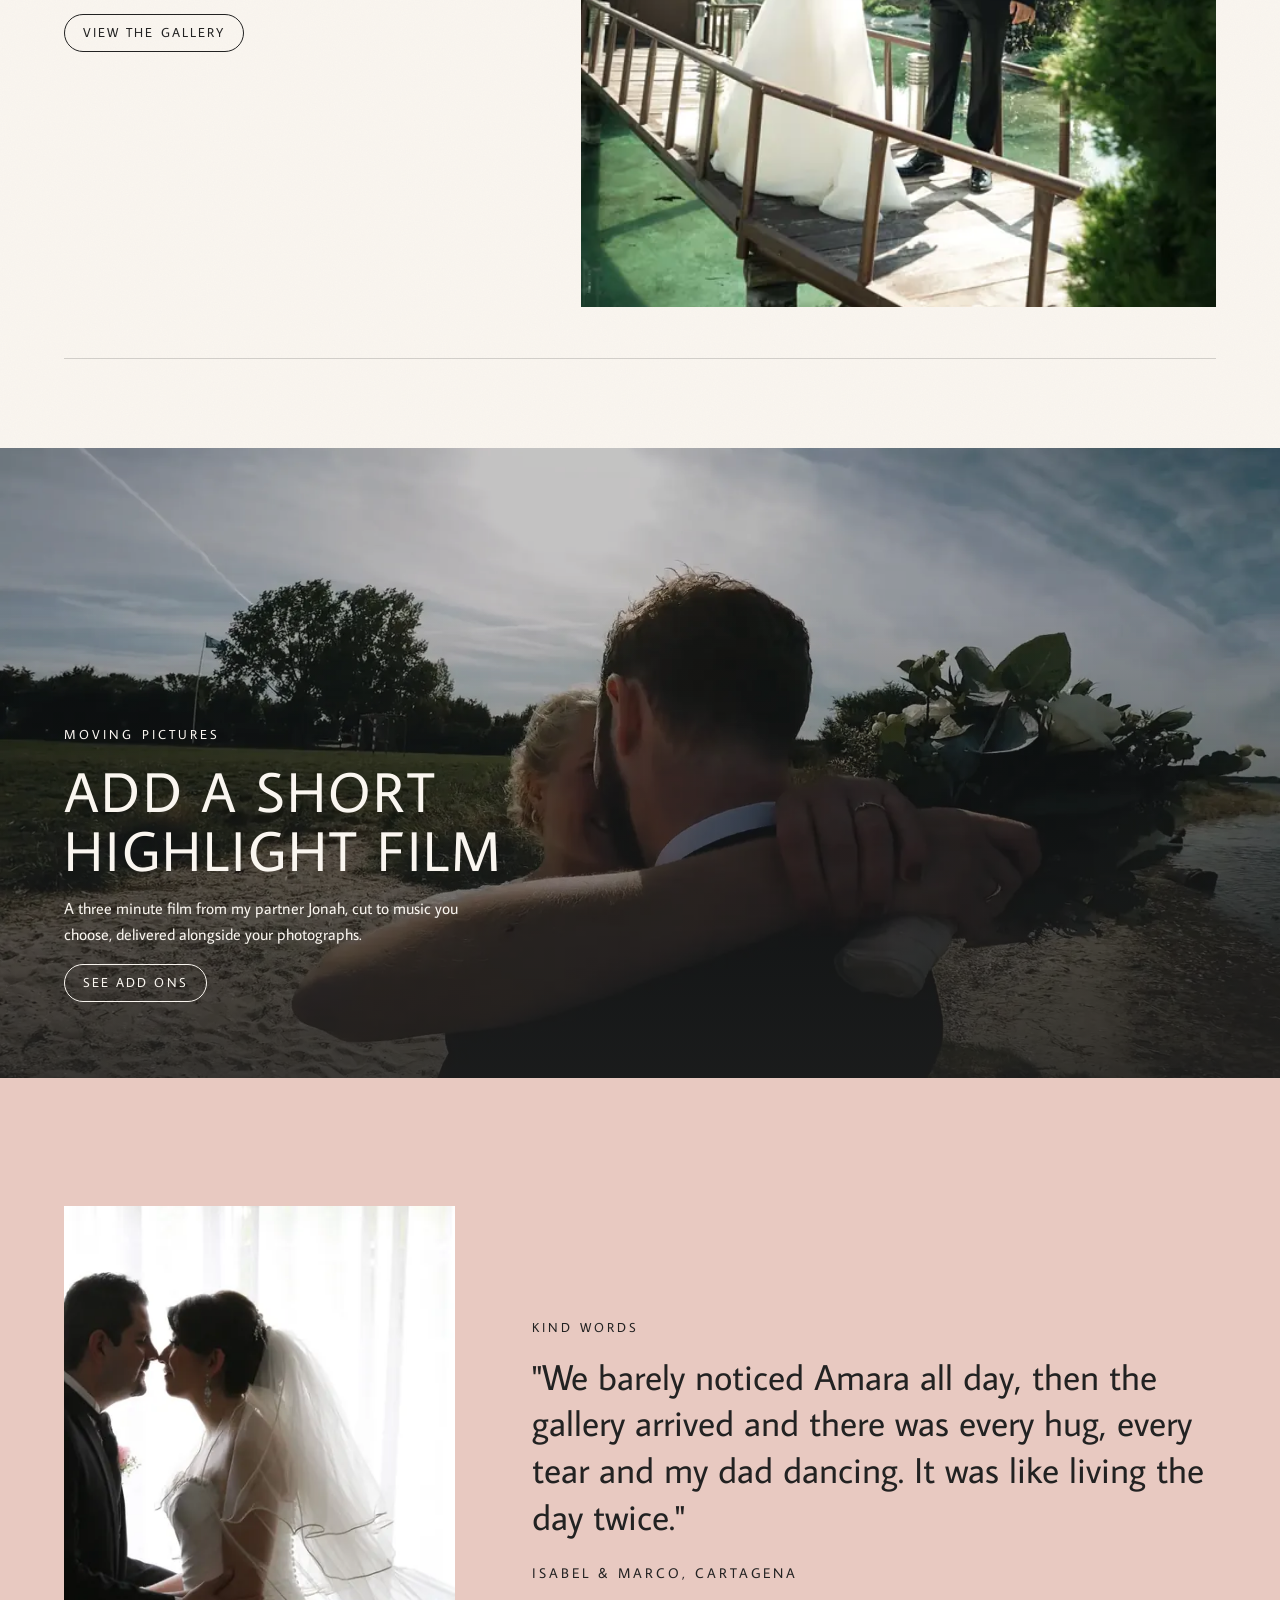
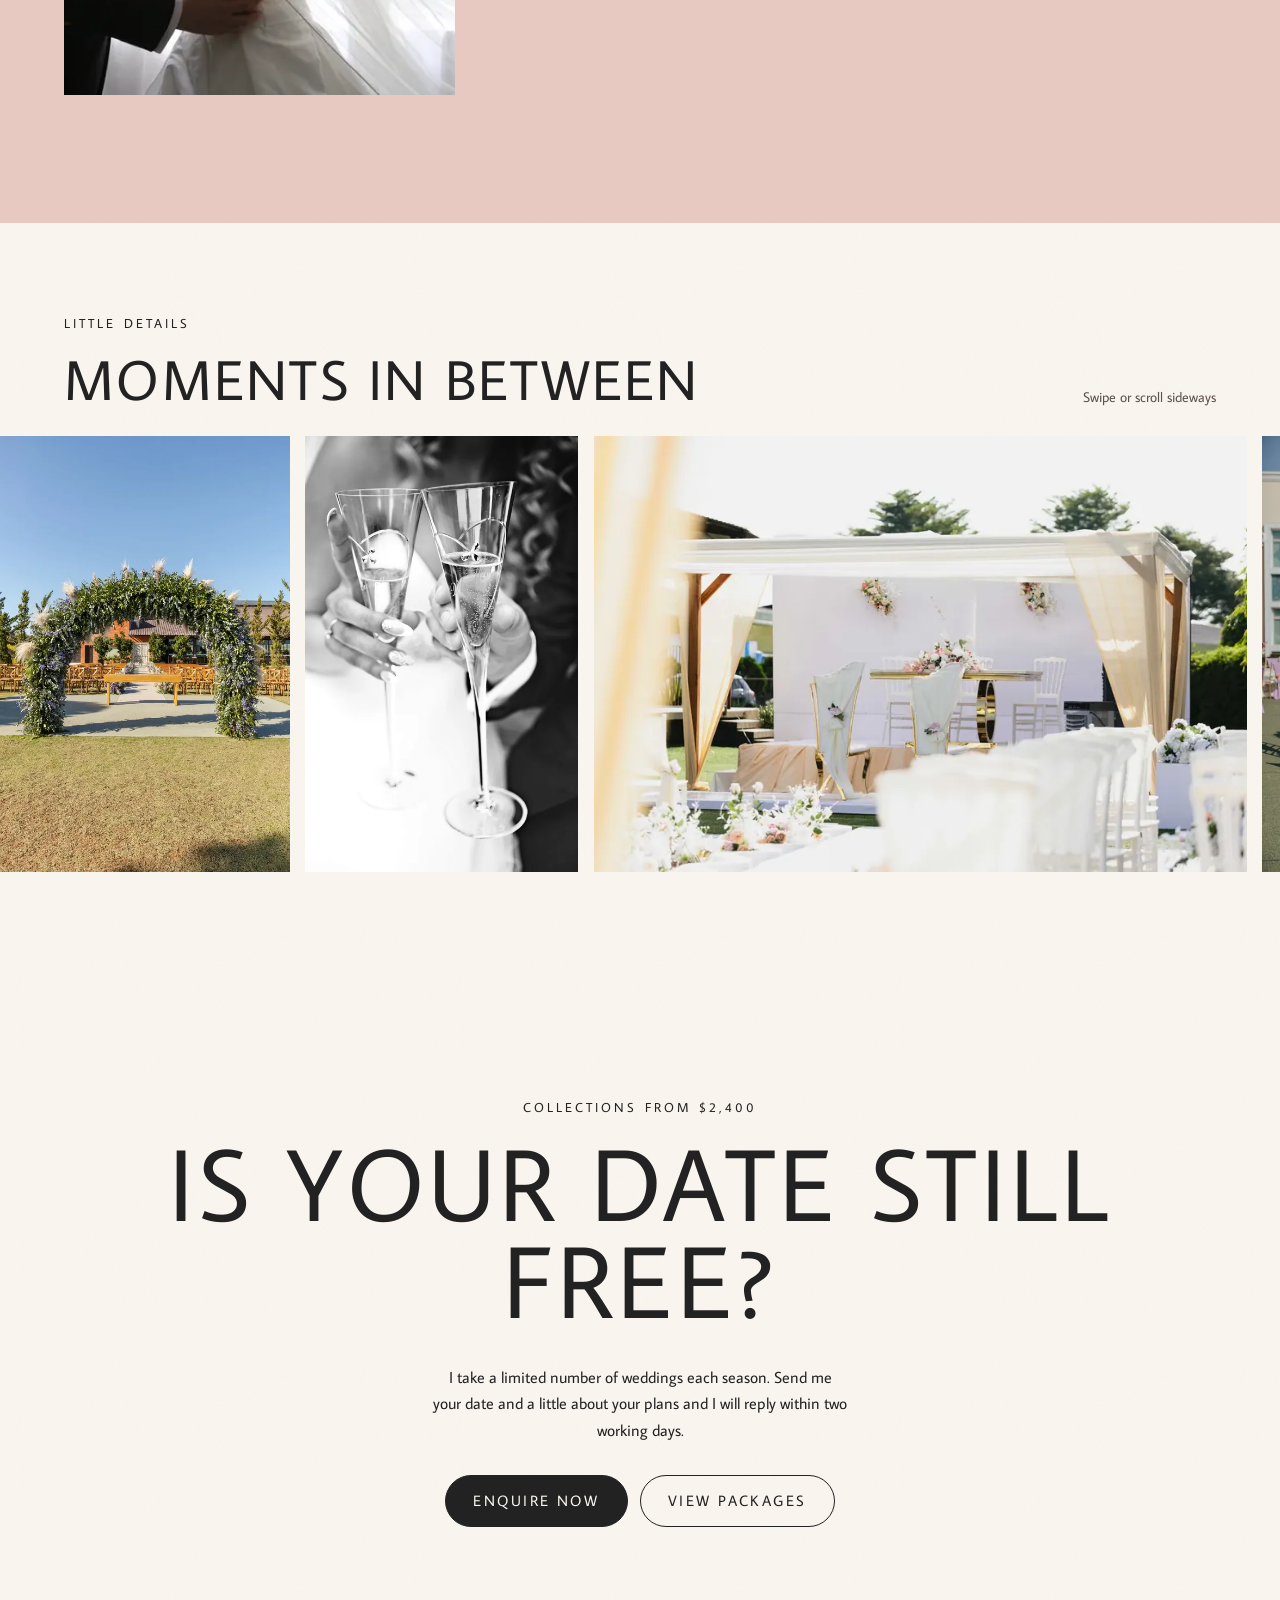
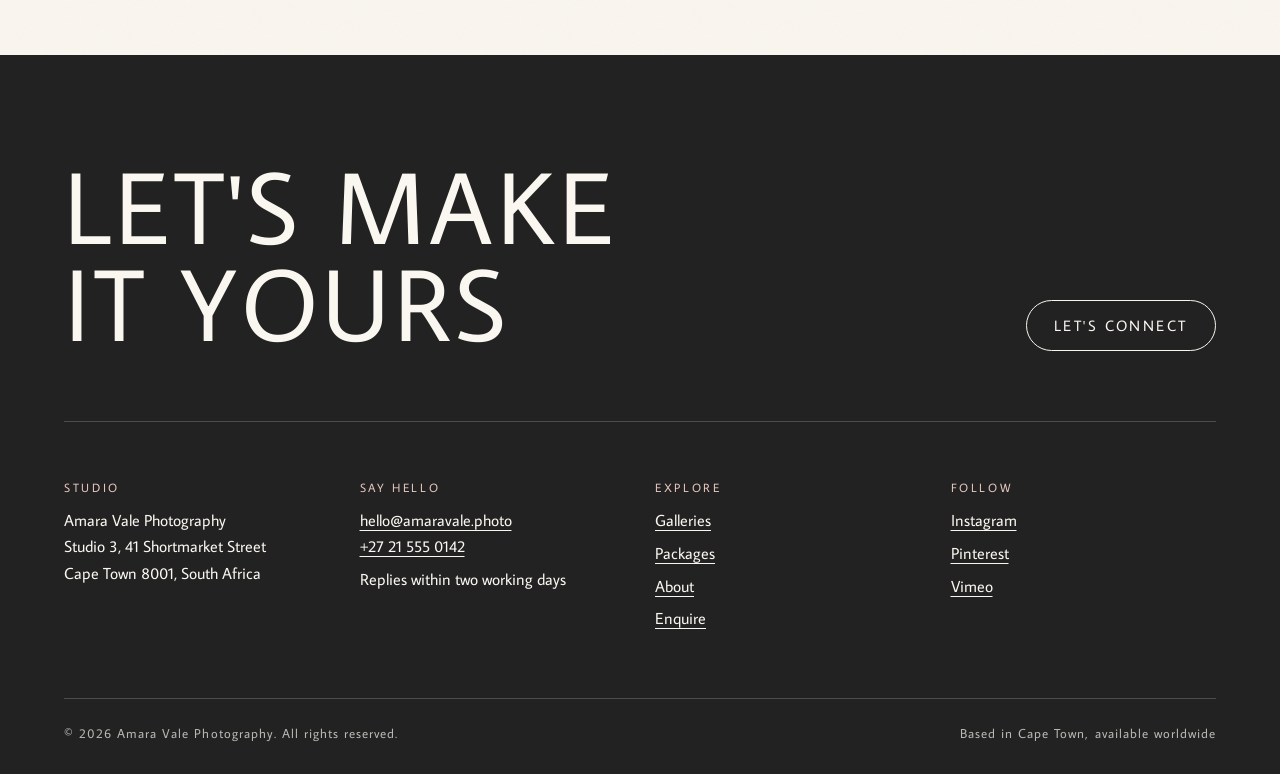
==== commit ee9de056: "Add files via upload" ====
--- a/index.html
+++ b/index.html
@@ -13,7 +13,7 @@
 </head>
 <body>
 <a class="skip" href="#main">Skip to content</a>
-<header class="site-header">
+<header class="site-header site-header--overlay">
   <div class="wrap">
     <a class="brand" href="index.html" aria-label="Amara Vale Photography, home"><b>Amara Vale</b><small>Wedding Photography</small></a>
     <nav class="nav" aria-label="Main"><a class="pill" href="galleries.html">Galleries</a><a class="pill" href="packages.html">Packages</a><a class="pill" href="about.html">About</a><a class="pill pill--fill" href="enquire.html">Enquire</a></nav>
@@ -28,26 +28,22 @@
 <main id="main">
 
 <section class="hero" aria-label="Introduction">
-  <div class="wrap">
-    <div class="hero-stage">
-      <h1 class="sr-only">Amara Vale, wedding photographer</h1>
-      <p class="hero-word hero-word--l" aria-hidden="true">Amara</p>
-      <div class="hero-frame">
-        <video data-autoplay autoplay muted loop playsinline preload="auto" poster="assets/video/hero_poster.webp" aria-label="Blossom covered ballroom set for a wedding reception">
-          <source src="assets/video/hero-sm.mp4" type="video/mp4" media="(max-width: 760px)">
+  <video class="hero-video" data-autoplay autoplay muted loop playsinline preload="auto" poster="assets/video/hero_poster.webp" aria-hidden="true">
+    <source src="assets/video/hero-sm.mp4" type="video/mp4" media="(max-width: 760px)">
     <source src="assets/video/hero.mp4" type="video/mp4">
-        </video>
-      </div>
-      <p class="hero-word hero-word--r" aria-hidden="true">Vale</p>
-      <span class="hero-sub">Wedding photographer</span>
-    </div>
-    <div class="hero-meta">
+  </video>
+  <div class="hero-shade" aria-hidden="true"></div>
+  <div class="wrap hero-content">
+    <span class="eyebrow hero-kicker">Wedding photographer, Cape Town and worldwide</span>
+    <h1 class="hero-title"><span>Amara</span> <span>Vale</span></h1>
+    <div class="hero-bottom">
       <p class="lead">Honest, unhurried photographs of your wedding day. Based in Cape Town and happy to travel wherever you are saying yes.</p>
-      <div style="display:flex;flex-direction:column;align-items:flex-start;gap:16px">
-        <span class="hero-note"><svg viewBox="0 0 54 40" fill="none" stroke="#222" stroke-width="1.2" stroke-linecap="round" aria-hidden="true"><path d="M50 4C40 4 30 10 26 20s-12 14-20 14"/><path d="M11 29l-5 5 7 2"/></svg>scroll to see more</span>
-        <a class="pill pill--dark pill--lg" href="enquire.html">Check your date</a>
+      <div class="hero-actions">
+        <a class="pill pill--light pill--lg" href="enquire.html">Check your date</a>
+        <a class="pill pill--lg" href="galleries.html">View galleries</a>
       </div>
     </div>
+    <span class="hero-note"><svg viewBox="0 0 54 40" fill="none" stroke="currentColor" stroke-width="1.2" stroke-linecap="round" aria-hidden="true"><path d="M50 4C40 4 30 10 26 20s-12 14-20 14"/><path d="M11 29l-5 5 7 2"/></svg>scroll to see more</span>
   </div>
 </section>
 
--- a/assets/css/style.css
+++ b/assets/css/style.css
@@ -55,17 +55,6 @@
 .mobile-nav{display:none}
 
 /* Hero */
-.hero{position:relative;padding:clamp(10px,2vw,30px) 0 clamp(50px,7vw,100px)}
-.hero-stage{position:relative;display:grid;grid-template-columns:minmax(0,1fr) clamp(200px,26vw,440px) minmax(0,1fr);align-items:center;gap:clamp(16px,3vw,48px)}
-.hero-word{margin:0;font-size:clamp(2.6rem,7.4vw,8.4rem);text-transform:uppercase;letter-spacing:.03em;line-height:.85}
-.hero-word--l{text-align:right}
-.hero-frame{position:relative;aspect-ratio:3/4.3;max-height:78vh;max-height:78svh;width:100%;border-radius:999px 999px 0 0;overflow:hidden;background:var(--blush)}
-.hero-frame video,.film video{width:100%;height:100%;object-fit:cover;background:var(--blush)}
-.hero-meta{display:flex;justify-content:space-between;align-items:flex-end;gap:24px;margin-top:clamp(24px,4vw,48px);flex-wrap:wrap}
-.hero-meta p{max-width:36ch;margin:0}
-.hero-note{display:flex;align-items:flex-end;gap:8px;font-size:.9rem;letter-spacing:.06em;color:#5a524b}
-.hero-note svg{width:54px;height:40px;flex:none}
-.hero-sub{position:absolute;left:0;right:0;top:calc(100% + 14px);text-align:center;font-size:.78rem;letter-spacing:.3em;text-transform:uppercase}
 
 /* Sections */
 .section{padding:clamp(70px,10vw,150px) 0}
@@ -272,12 +261,6 @@
   .mobile-nav li a{display:block;font-size:clamp(2.2rem,10vw,3.4rem);text-transform:uppercase;letter-spacing:.04em;text-decoration:none;padding:.15em 0;border-bottom:1px solid var(--line)}
   .mobile-nav li a[aria-current="page"]{color:var(--taupe)}
   .mobile-nav .mn-foot{margin-top:auto;font-size:.95rem}
-  .hero-stage{grid-template-columns:1fr;gap:0}
-  .hero-word{font-size:clamp(3.4rem,17vw,8rem)}
-  .hero-word--l{text-align:left}
-  .hero-word--r{text-align:right}
-  .hero-frame{order:3;aspect-ratio:4/4.6;margin-top:22px;max-height:72vh;width:100%}
-  .hero-sub{position:static;order:2;text-align:left;margin-top:12px}
   .intro,.quote,.about-grid,.enquire,.addons,.w-story,.page-head-grid{grid-template-columns:1fr}
   .page-head-grid .lead{justify-self:start}
   .wedding-row,.wedding-row:nth-child(even){grid-template-columns:1fr}
@@ -290,7 +273,6 @@
   .pkg{grid-template-columns:1fr}
   .gallery{columns:1}
   .foot-cols{grid-template-columns:1fr}
-  .hero-meta{flex-direction:column;align-items:flex-start}
   .date-row{flex-direction:column}
   .dp{width:100%}
   .steps li{grid-template-columns:1fr;gap:6px}
@@ -322,17 +304,9 @@
   .brand small{letter-spacing:.22em;font-size:.6rem}
   .pill{white-space:normal;text-align:center}
   .pill--lg{padding:.8em 1.4em}
-  .hero-word{font-size:clamp(2.8rem,17vw,4rem)}
 }
 /* Phones and small tablets held sideways: keep the hero on one screen */
 @media (max-width:900px) and (orientation:landscape) and (max-height:520px){
-  .hero-stage{grid-template-columns:minmax(0,1fr) clamp(150px,24vw,240px) minmax(0,1fr);gap:16px;align-items:center}
-  .hero-word{font-size:clamp(2.2rem,8vw,4.6rem)}
-  .hero-word--l{text-align:right;order:0}
-  .hero-word--r{text-align:left;order:2}
-  .hero-frame{order:1;margin-top:0;aspect-ratio:3/4;max-height:68vh;max-height:68svh}
-  .hero-sub{position:absolute;order:3;top:calc(100% + 8px);text-align:center;margin:0}
-  .hero-meta{margin-top:40px}
   .film,.w-hero img{min-height:0;height:auto}
   .film{min-height:90vh;min-height:90svh}
   .w-hero img{height:80vh;height:80svh}
@@ -348,3 +322,45 @@
   body{font-size:21px}
   .gallery{columns:3}
 }
+
+/* Full-screen video hero */
+.site-header--overlay{position:absolute;top:0;left:0;right:0;color:var(--ivory)}
+.site-header--overlay .brand small{color:rgba(250,246,240,.85)}
+.site-header--overlay .pill{color:var(--ivory);border-color:rgba(250,246,240,.85)}
+.site-header--overlay .pill--fill{background:var(--ivory);border-color:var(--ivory);color:var(--ink)}
+.hero{position:relative;min-height:100vh;min-height:100svh;display:flex;color:var(--ivory);background:var(--ink);overflow:hidden;isolation:isolate}
+.hero-video{position:absolute;inset:0;width:100%;height:100%;object-fit:cover;z-index:-2}
+.hero-shade{position:absolute;inset:0;z-index:-1;background:
+  linear-gradient(to bottom,rgba(34,34,34,.68) 0%,rgba(34,34,34,.66) 22%,rgba(34,34,34,.65) 40%,rgba(34,34,34,.58) 55%,rgba(34,34,34,.7) 72%,rgba(34,34,34,.88) 100%)}
+.hero-content{position:relative;display:flex;flex-direction:column;justify-content:flex-end;min-height:inherit;
+  padding-top:clamp(110px,14vh,170px);padding-bottom:max(clamp(32px,6vh,72px),env(safe-area-inset-bottom))}
+.hero-content,.hero-content .lead{text-shadow:0 1px 18px rgba(34,34,34,.35)}
+.hero-kicker{margin-bottom:clamp(10px,2vh,22px)}
+.hero-title{font-size:clamp(3.4rem,13.5vw,14rem);text-transform:uppercase;letter-spacing:.02em;line-height:.84;margin:0}
+.hero-title span{display:inline-block}
+.hero-bottom{display:flex;justify-content:space-between;align-items:flex-end;gap:24px 48px;flex-wrap:wrap;margin-top:clamp(22px,4vh,44px);padding-top:clamp(18px,3vh,28px);border-top:1px solid rgba(250,246,240,.4)}
+.hero-bottom .lead{margin:0;max-width:36ch}
+.hero-actions{display:flex;gap:12px;flex-wrap:wrap}
+.hero .pill{color:var(--ivory);border-color:var(--ivory)}
+.hero .pill--light{background:var(--ivory);color:var(--ink)}
+.hero-note{display:flex;align-items:flex-end;gap:8px;margin-top:clamp(18px,3vh,32px);font-size:.85rem;letter-spacing:.08em;color:rgba(250,246,240,.85)}
+.hero-note svg{width:44px;height:32px;flex:none}
+@media (hover:hover){
+  .site-header--overlay .pill:hover,.hero .pill:hover{background:var(--ivory);border-color:var(--ivory);color:var(--ink)}
+  .site-header--overlay .pill--fill:hover,.hero .pill--light:hover{background:var(--blush);border-color:var(--blush);color:var(--ink)}
+}
+@media (max-width:600px){
+  .hero-title span{display:block}
+  .hero-title{font-size:clamp(3.2rem,22vw,7rem)}
+  .hero-bottom{flex-direction:column;align-items:flex-start}
+  .hero-actions{width:100%}
+  .hero-actions .pill{flex:1 1 auto}
+  .hero-note{display:none}
+}
+@media (max-width:900px) and (orientation:landscape) and (max-height:520px){
+  .hero-content{padding-top:84px;padding-bottom:24px}
+  .hero-title{font-size:clamp(2.6rem,11vw,5rem)}
+  .hero-title span{display:inline-block}
+  .hero-bottom{margin-top:14px;padding-top:14px}
+  .hero-note{display:none}
+}
